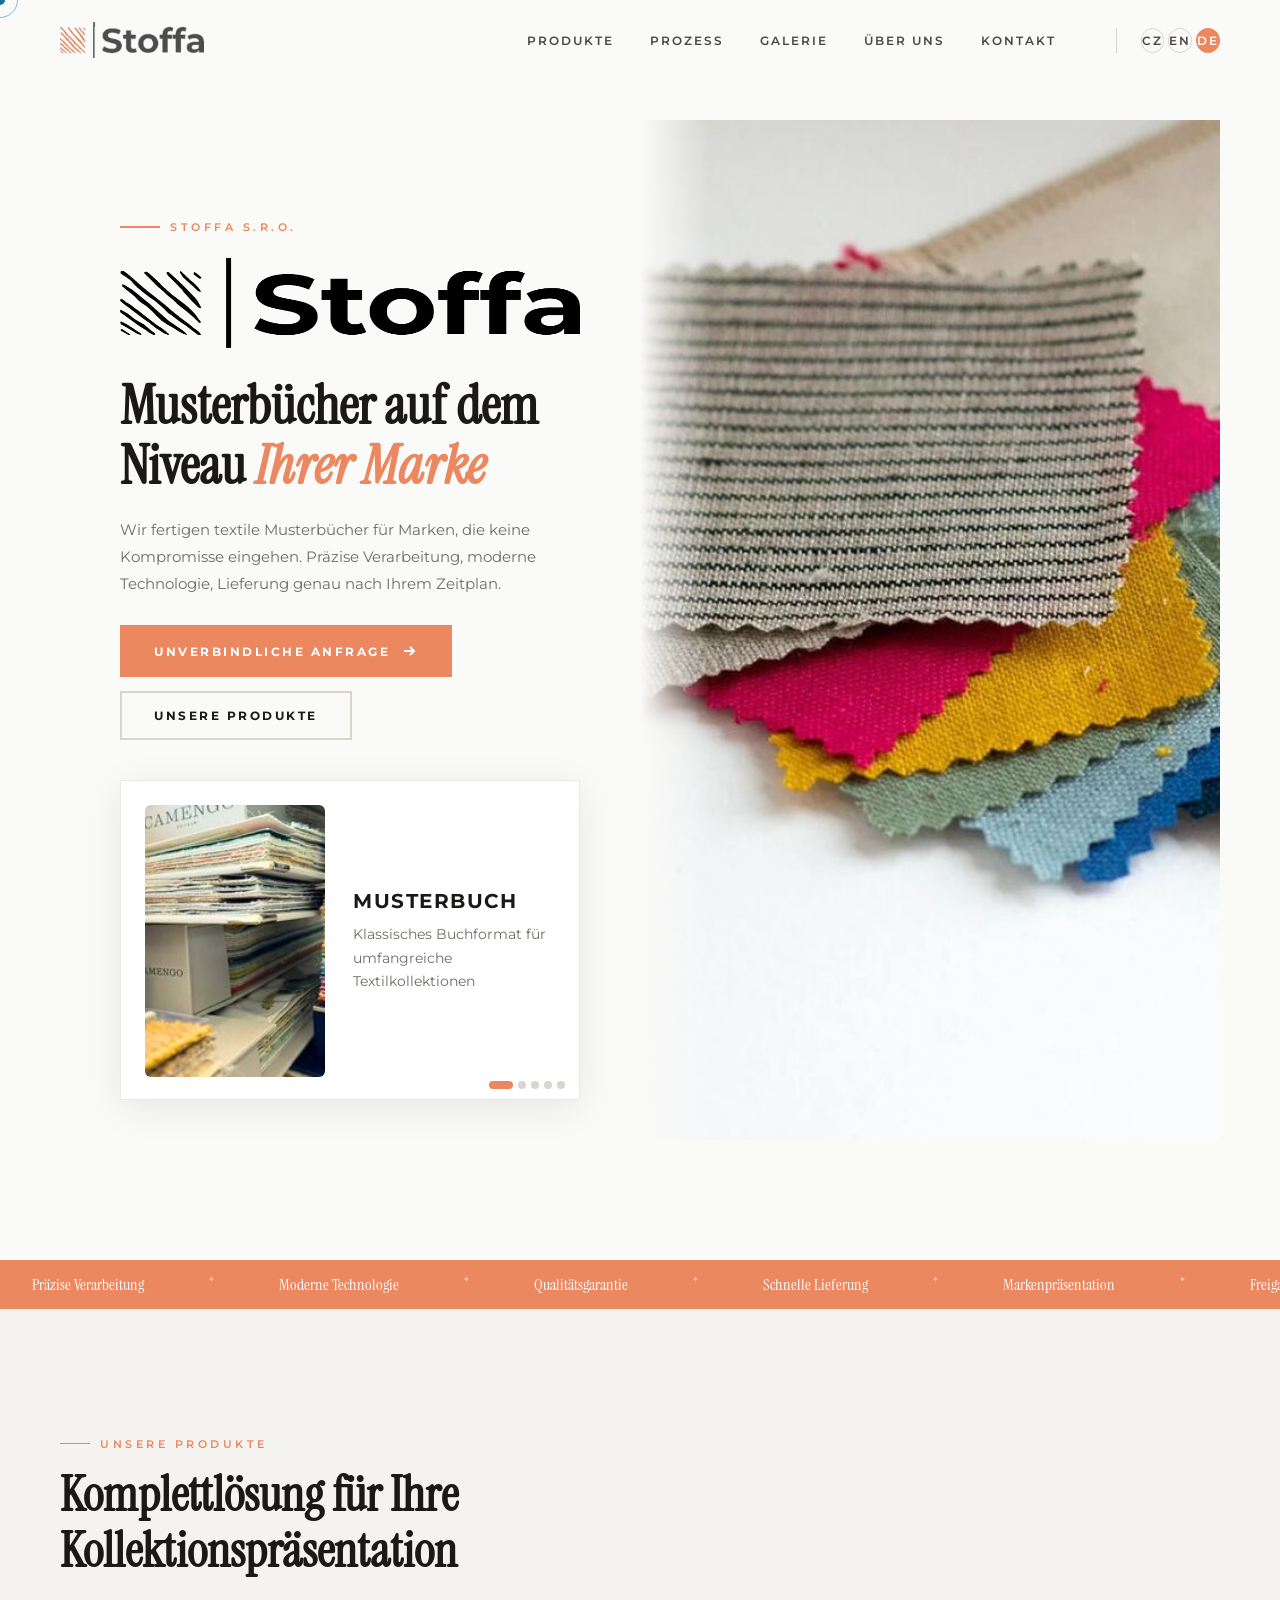
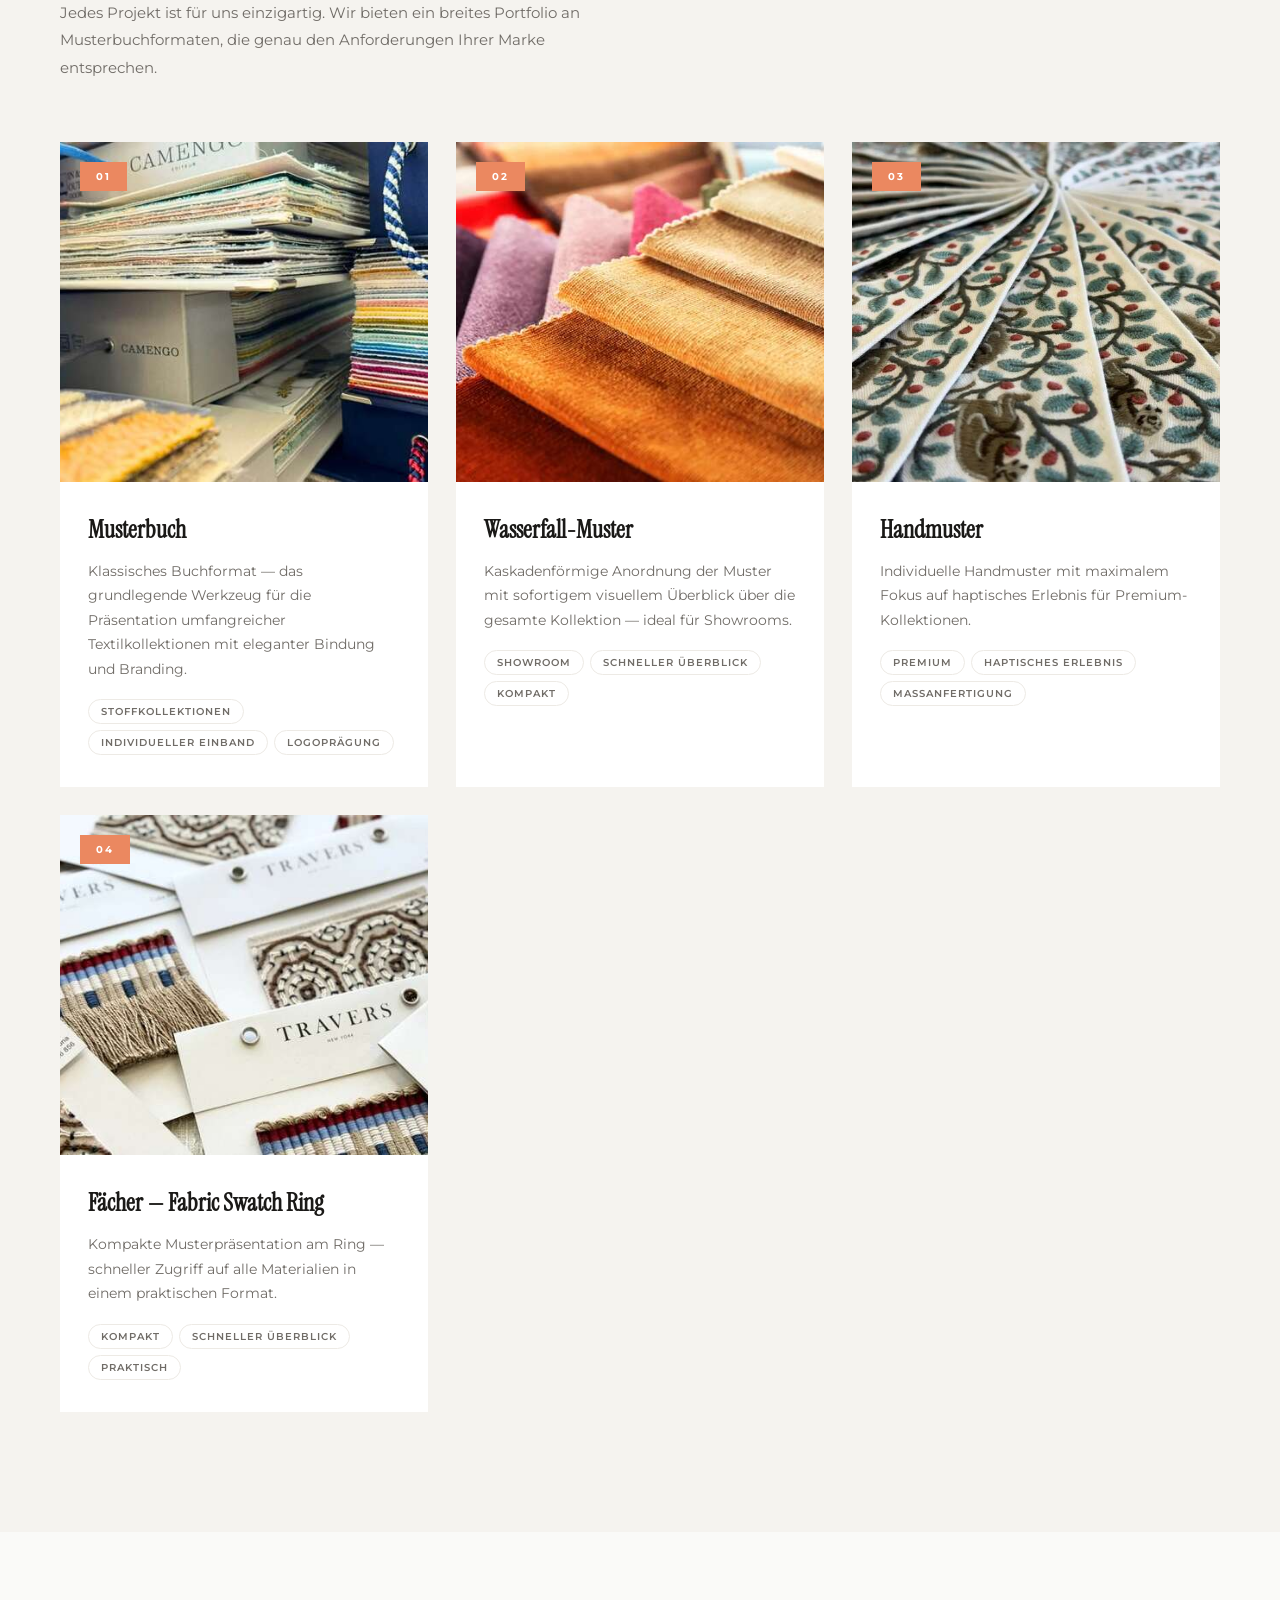
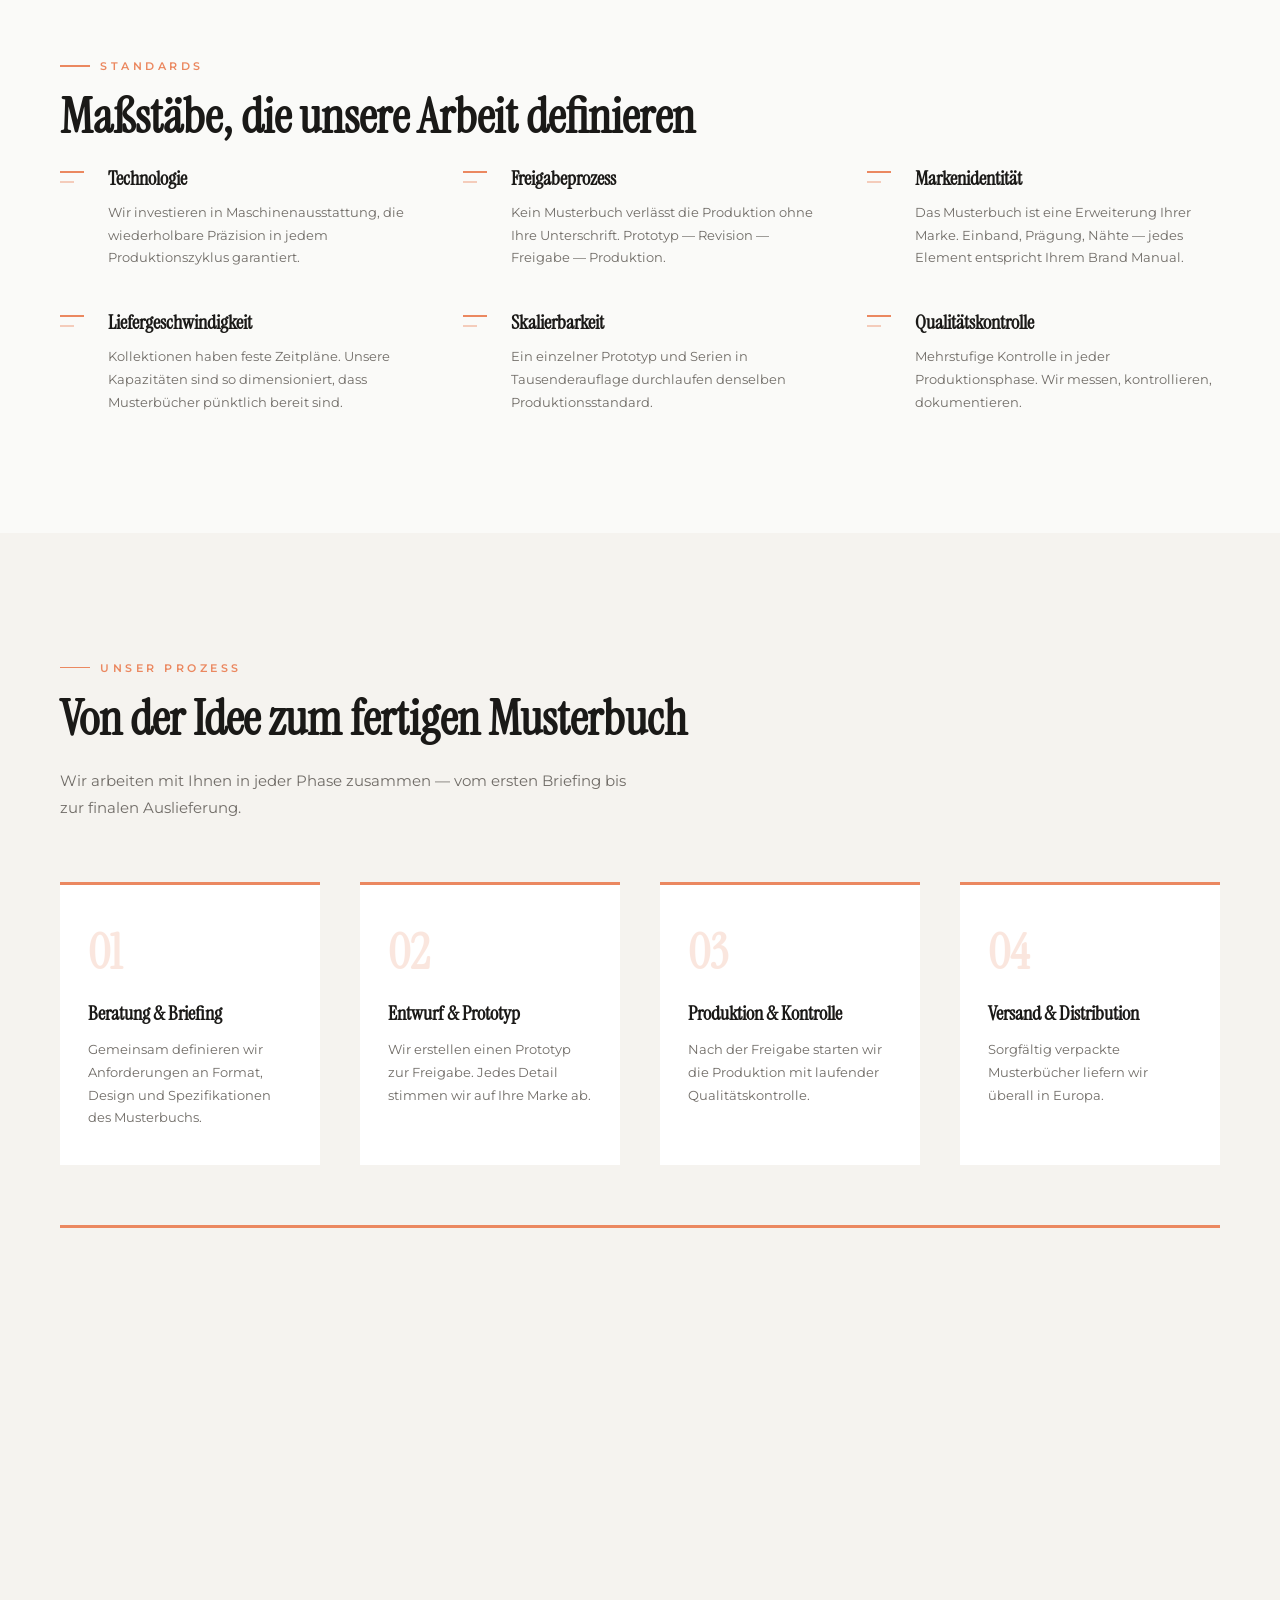
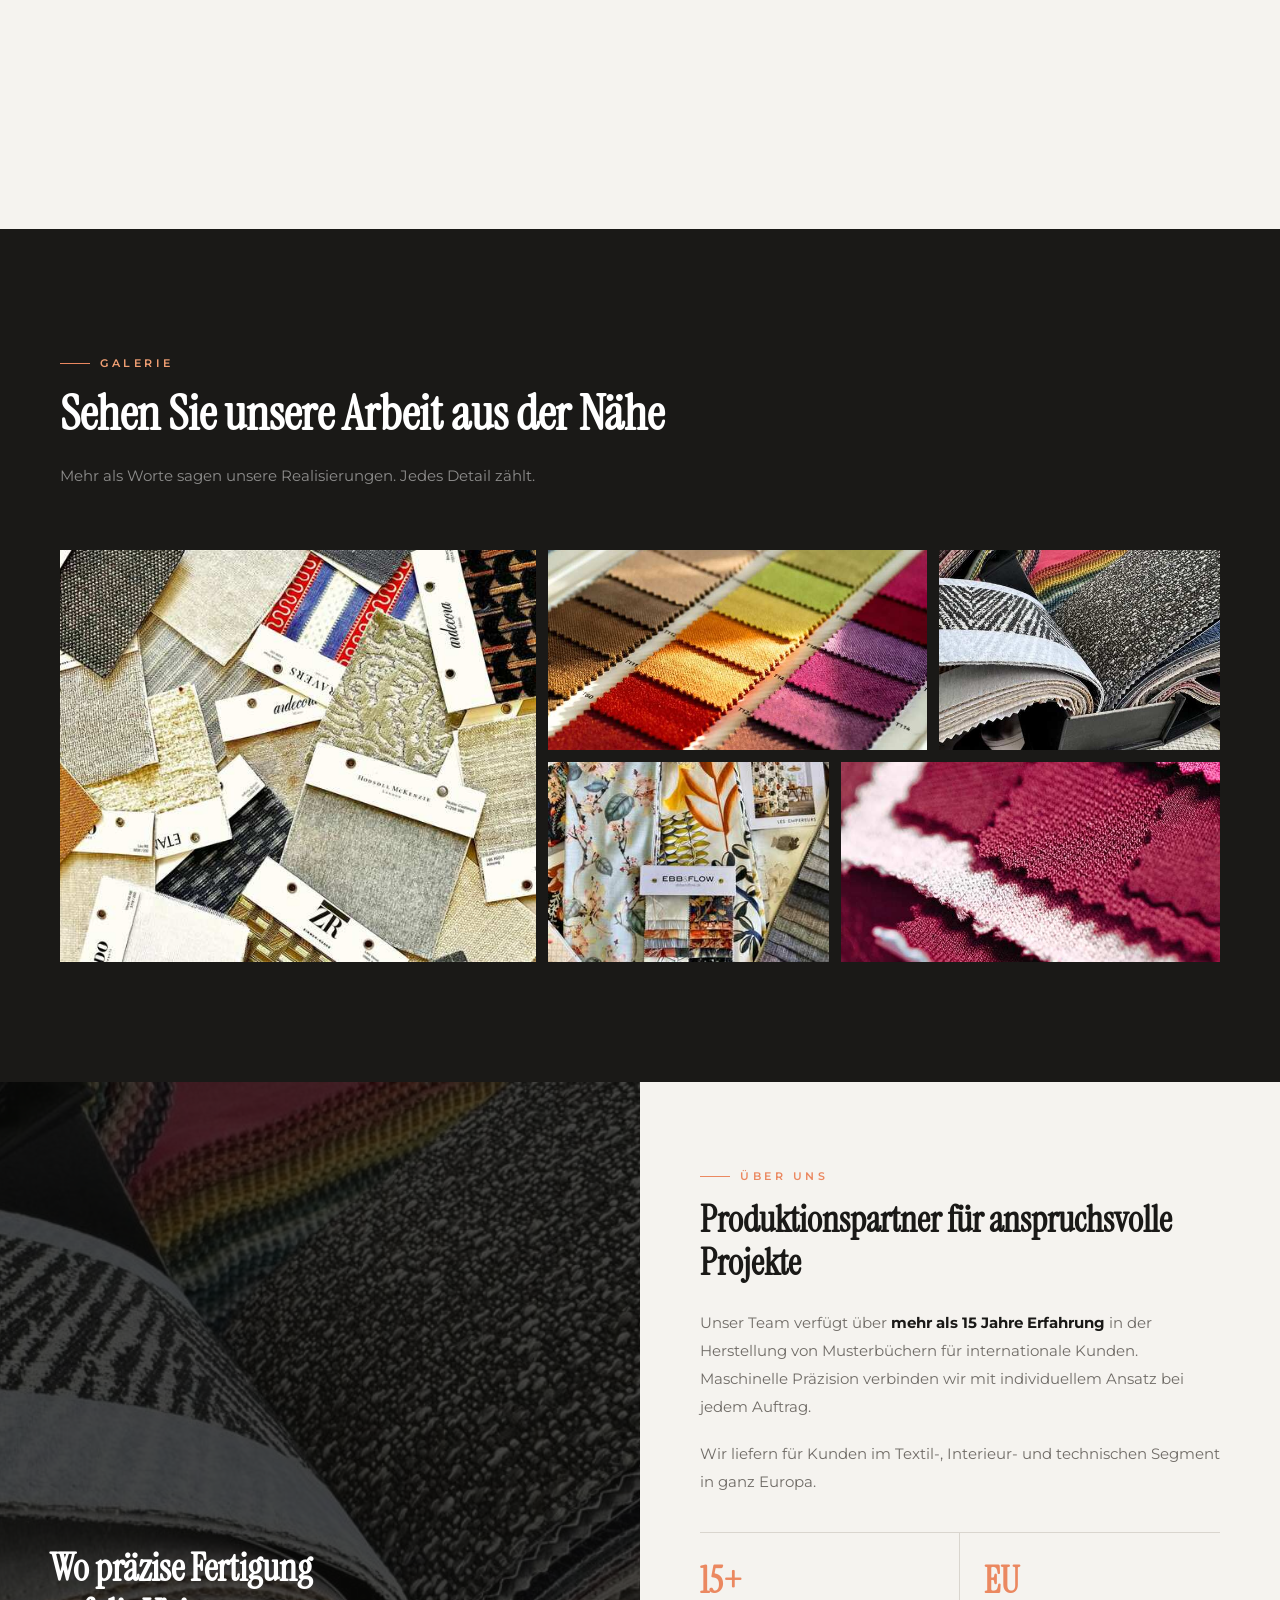
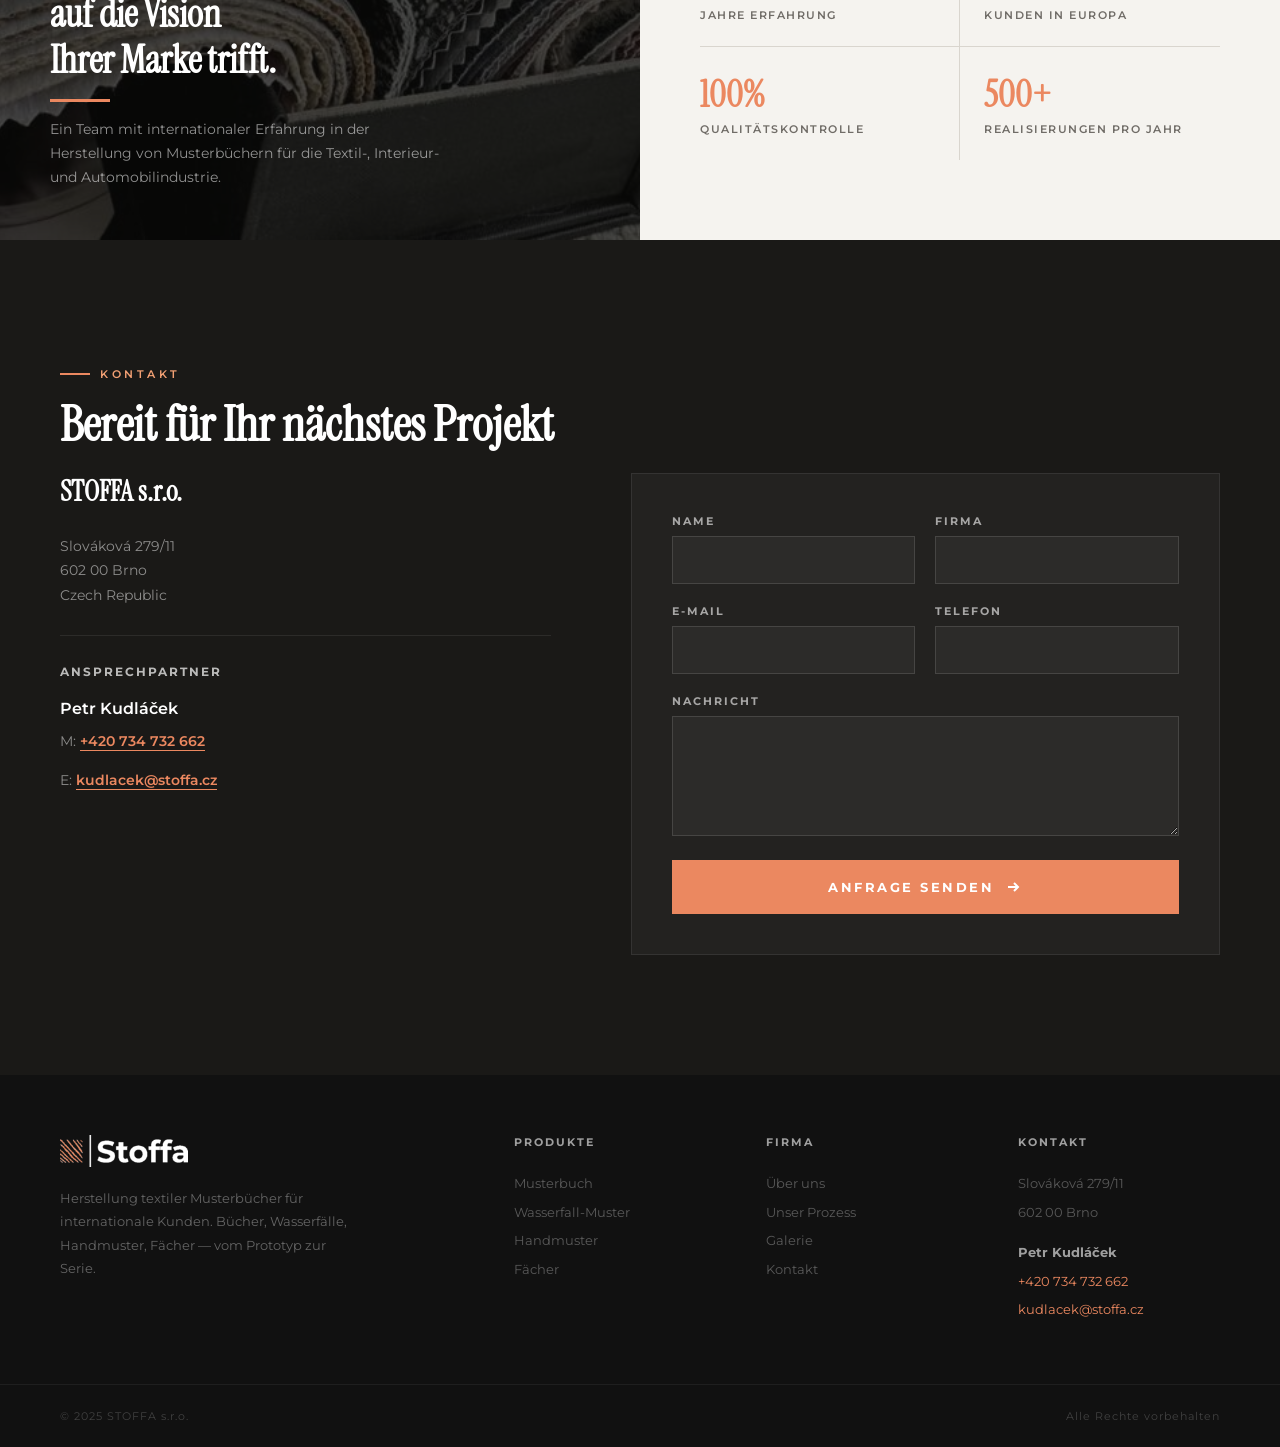
==== index-de.html @ a1723e7c "Add files via upload" ====
<!DOCTYPE html>
<html lang="de">
<head>
<meta charset="UTF-8">
<meta name="viewport" content="width=device-width,initial-scale=1">
<title>Professionelle Herstellung von Textilmusterbüchern — STOFFA s.r.o.</title>
<meta name="description" content="STOFFA s.r.o. — Herstellung textiler Musterbücher für internationale Kunden. Bücher, Wasserfälle, Handmuster, Fächer. Präzise Verarbeitung, moderne Technologie, pünktliche Lieferung.">
<meta name="keywords" content="Musterbücher, Textilmuster, Handmuster, Fabric Swatch Ring, Stoffmuster, STOFFA, Brno">
<meta name="author" content="STOFFA s.r.o.">
<meta name="robots" content="index, follow">
<link rel="canonical" href="https://user00mv.github.io/stoffav2/index-de.html">
<link rel="alternate" hreflang="cs" href="https://user00mv.github.io/stoffav2/index.html">
<link rel="alternate" hreflang="en" href="https://user00mv.github.io/stoffav2/index-en.html">
<link rel="alternate" hreflang="de" href="https://user00mv.github.io/stoffav2/index-de.html">
<link rel="alternate" hreflang="x-default" href="https://user00mv.github.io/stoffav2/index.html">
<meta property="og:type" content="website">
<meta property="og:title" content="STOFFA s.r.o. — Professionelle Herstellung von Textilmusterbüchern">
<meta property="og:description" content="Wir fertigen textile Musterbücher für Marken, die keine Kompromisse eingehen. Präzise Verarbeitung, moderne Technologie.">
<meta property="og:url" content="https://user00mv.github.io/stoffav2/index-de.html">
<meta property="og:image" content="https://user00mv.github.io/stoffav2/img/hero.jpg">
<meta property="og:locale" content="de_DE">
<meta property="og:site_name" content="STOFFA s.r.o.">
<meta name="twitter:card" content="summary_large_image">
<meta name="twitter:title" content="STOFFA s.r.o. — Professionelle Herstellung von Textilmusterbüchern">
<meta name="twitter:description" content="Wir fertigen textile Musterbücher für Marken, die keine Kompromisse eingehen.">
<meta name="twitter:image" content="https://user00mv.github.io/stoffav2/img/hero.jpg">
<script type="application/ld+json">{"@context":"https://schema.org","@type":"Organization","name":"STOFFA s.r.o.","url":"https://user00mv.github.io/stoffav2/","logo":"https://user00mv.github.io/stoffav2/assets/logo-color.png","description":"Professionelle Herstellung von Textilmusterbüchern für internationale Kunden.","address":{"@type":"PostalAddress","streetAddress":"Slováková 279/11","addressLocality":"Brno","postalCode":"602 00","addressCountry":"CZ"},"contactPoint":{"@type":"ContactPoint","telephone":"+420734732662","contactType":"sales","email":"kudlacek@stoffa.cz","availableLanguage":["Czech","English","German"]}}</script>
<link rel="preconnect" href="https://fonts.googleapis.com">
<link href="https://fonts.googleapis.com/css2?family=Instrument+Serif:ital@0;1&family=Montserrat:wght@300;400;500;600;700&display=swap" rel="stylesheet">
<style>
*{margin:0;padding:0;box-sizing:border-box}
:root{--o:#EB8860;--od:#D4702A;--ol:#F2A074;--dk:#1A1917;--tx:#4A4743;--txl:#706C67;--bg:#FAFAF8;--cr:#F5F3EF;--gy:#EDEAE5;--gy2:#D9D5CE;--hd:'Instrument Serif',Georgia,serif;--bd:'Montserrat',Helvetica,sans-serif}
html{scroll-behavior:smooth;overflow-x:hidden}body{font-family:var(--bd);color:var(--tx);background:var(--bg);cursor:none;overflow-x:hidden;font-weight:400}a{color:inherit;text-decoration:none}img{max-width:100%;display:block}
.cur{position:fixed;width:10px;height:10px;border-radius:50%;background:var(--o);pointer-events:none;z-index:10000;transition:transform .2s cubic-bezier(.16,1,.3,1),opacity .2s;mix-blend-mode:difference;transform:translate(-50%,-50%)}.cur-r{position:fixed;width:36px;height:36px;border-radius:50%;border:1.5px solid var(--o);pointer-events:none;z-index:9999;transition:transform .35s cubic-bezier(.16,1,.3,1),opacity .2s,width .3s,height .3s;mix-blend-mode:difference;transform:translate(-50%,-50%);opacity:.5}.cur.h{transform:translate(-50%,-50%) scale(0)}.cur-r.h{width:60px;height:60px;opacity:.3}@media(max-width:900px){.cur,.cur-r{display:none}body{cursor:auto}}
nav{position:fixed;top:0;left:0;right:0;z-index:100;padding:22px 60px;display:flex;align-items:center;justify-content:space-between;transition:all .5s cubic-bezier(.16,1,.3,1)}nav.sc{background:rgba(250,250,248,.96);backdrop-filter:blur(16px);box-shadow:0 1px 30px rgba(0,0,0,.06);padding:14px 60px}.nl img{height:36px;transition:height .3s}nav.sc .nl img{height:30px}.nk{display:flex;gap:36px;align-items:center}.nk a{font-size:12px;font-weight:600;letter-spacing:2px;text-transform:uppercase;position:relative;padding:4px 0;color:var(--tx)}.nk a::after{content:'';position:absolute;bottom:-2px;left:0;width:0;height:1.5px;background:var(--o);transition:width .4s cubic-bezier(.16,1,.3,1)}.nk a:hover::after{width:100%}.nk a:hover{color:var(--dk)}.ls{display:flex;gap:4px;margin-left:24px;border-left:1px solid var(--gy2);padding-left:24px}.lb{font-size:11px;font-weight:700;letter-spacing:1px;padding:5px 12px;border:1.5px solid var(--gy2);border-radius:24px;cursor:pointer;transition:all .3s;background:transparent;font-family:var(--bd);color:var(--tx)}.lb.act{background:var(--o);color:#fff;border-color:var(--o)}.hb{display:none;flex-direction:column;gap:5px;cursor:pointer;z-index:101}.hb span{width:26px;height:2px;background:var(--dk);transition:all .3s}.mm{display:none;position:fixed;inset:0;background:var(--bg);z-index:99;flex-direction:column;align-items:center;justify-content:center;gap:28px}.mm.op{display:flex}.mm a{font-size:20px;font-family:var(--hd);font-weight:600}@media(max-width:900px){nav{padding:16px 20px}nav.sc{padding:12px 20px}.nk{display:none}.hb{display:flex}}
.rv{opacity:0;transform:translateY(36px);transition:all .9s cubic-bezier(.16,1,.3,1)}.rv.vis{opacity:1;transform:translateY(0)}.d1{transition-delay:.1s}.d2{transition-delay:.2s}.d3{transition-delay:.3s}.d4{transition-delay:.4s}.d5{transition-delay:.5s}
section{padding:120px 60px}@media(max-width:768px){section{padding:80px 20px}}.st{display:inline-flex;align-items:center;gap:10px;font-size:11px;letter-spacing:3.5px;text-transform:uppercase;font-weight:600;color:var(--o);margin-bottom:16px}.st::before{content:'';width:30px;height:1.5px;background:var(--o)}.sh{font-family:var(--hd);font-size:clamp(30px,3.8vw,52px);font-weight:700;color:var(--dk);margin-bottom:20px;line-height:1.15}.sd{font-size:15px;line-height:1.85;max-width:580px;margin-bottom:60px;color:var(--txl)}
.bp{display:inline-flex;align-items:center;gap:10px;background:var(--o);color:#fff;padding:15px 32px;font-size:12px;font-weight:700;letter-spacing:2.5px;text-transform:uppercase;transition:all .4s cubic-bezier(.16,1,.3,1);border:2px solid var(--o);font-family:var(--bd);cursor:pointer}.bp:hover{background:var(--dk);border-color:var(--dk);transform:translateY(-2px)}.bp svg{transition:transform .3s}.bp:hover svg{transform:translateX(4px)}.bo{display:inline-flex;align-items:center;gap:10px;background:transparent;color:var(--dk);padding:15px 32px;font-size:12px;font-weight:700;letter-spacing:2.5px;text-transform:uppercase;transition:all .4s;border:2px solid var(--gy2);font-family:var(--bd);cursor:pointer}.bo:hover{border-color:var(--o);color:var(--o)}
footer{background:#111;padding:0}.ft-main{display:grid;grid-template-columns:2fr 1fr 1fr 1fr;gap:50px;padding:60px;border-bottom:1px solid rgba(255,255,255,.06)}.ft-brand{display:flex;flex-direction:column;gap:20px;align-items:flex-start}.ft-brand img{height:32px;width:auto;object-fit:contain}.ft-brand p{font-size:13px;line-height:1.8;color:rgba(255,255,255,.35);max-width:300px}.ft-col h5{font-size:11px;font-weight:700;letter-spacing:2px;text-transform:uppercase;color:rgba(255,255,255,.6);margin-bottom:20px}.ft-col a,.ft-col p{display:block;font-size:13px;line-height:2.2;color:rgba(255,255,255,.3);transition:color .2s}.ft-col a:hover{color:var(--o)}.ft-bot{display:flex;justify-content:space-between;align-items:center;padding:24px 60px;font-size:11px;color:rgba(255,255,255,.2);letter-spacing:1px}@media(max-width:768px){.ft-main{grid-template-columns:1fr 1fr;gap:30px;padding:40px 24px}.ft-bot{flex-direction:column;gap:12px;text-align:center;padding:20px 24px}}
.stt{position:fixed;bottom:32px;right:32px;width:44px;height:44px;background:var(--o);color:#fff;border:none;border-radius:50%;cursor:pointer;display:flex;align-items:center;justify-content:center;z-index:90;opacity:0;transform:translateY(20px);transition:all .3s;font-size:18px}.stt.sh{opacity:1;transform:translateY(0)}.stt:hover{background:var(--dk)}
.hero{display:grid;grid-template-columns:1fr 1fr;position:relative;overflow:hidden}.hl{display:flex;flex-direction:column;justify-content:center;padding:100px 60px 40px}.htag{display:inline-flex;align-items:center;gap:10px;font-size:11px;letter-spacing:3.5px;text-transform:uppercase;font-weight:600;color:var(--o);margin-bottom:24px}.htag::before{content:'';width:40px;height:1.5px;background:var(--o)}.hero h1{font-family:var(--hd);font-size:clamp(36px,4.2vw,60px);font-weight:700;line-height:1.12;color:var(--dk);margin-bottom:20px}.hero h1 em{font-style:italic;color:var(--o)}.hdesc{font-size:15px;line-height:1.8;color:var(--txl);max-width:480px;margin-bottom:28px}.hcta{display:flex;gap:14px;flex-wrap:wrap}.hr{position:relative;overflow:hidden}.hr img{width:100%;height:100%;object-fit:cover;animation:hz 25s ease-in-out infinite alternate}.hr::after{content:'';position:absolute;inset:0;background:linear-gradient(to right,var(--bg) 0%,transparent 12%)}@keyframes hz{0%{transform:scale(1.04)}100%{transform:scale(1)}}
.hcar{width:100%;height:320px;margin-top:40px;position:relative;overflow:hidden;border:1px solid var(--gy);background:#fff;box-shadow:0 8px 36px rgba(0,0,0,.08)}.hcar-track{display:flex;flex-direction:column;animation:hslide 15s ease-in-out infinite}.hcar-item{min-height:320px;display:flex;align-items:center;gap:28px;padding:24px}.hcar-item img{width:180px;height:272px;object-fit:cover;border-radius:6px;flex-shrink:0}.hcar-info{display:flex;flex-direction:column;gap:10px;flex:1}.hcar-info span{font-size:20px;font-weight:700;letter-spacing:1.5px;text-transform:uppercase;color:var(--dk)}.hcar-info small{font-size:14px;color:var(--txl);line-height:1.7}.hcar-dots{position:absolute;bottom:10px;right:14px;display:flex;gap:5px}.hcar-dots i{width:8px;height:8px;border-radius:50%;background:var(--gy2);transition:all .3s}.hcar-dots i.ac{background:var(--o);width:24px;border-radius:4px}@keyframes hslide{0%,16%{transform:translateY(0)}20%,36%{transform:translateY(-320px)}40%,56%{transform:translateY(-640px)}60%,76%{transform:translateY(-960px)}80%,96%{transform:translateY(-1280px)}100%{transform:translateY(0)}}
@media(max-width:900px){.hero{grid-template-columns:1fr}.hl{padding:90px 24px 30px}.hr{height:300px}.hr::after{background:linear-gradient(to top,var(--bg) 0%,transparent 20%)}.hcar{height:260px}.hcar-item{min-height:260px;padding:16px}.hcar-item img{width:120px;height:220px}}
.mq{overflow:hidden;background:var(--o);padding:14px 0;white-space:nowrap}.mqt{display:flex;animation:m 35s linear infinite}.mqt span{font-family:var(--hd);font-size:16px;font-weight:500;color:#fff;padding:0 32px;flex-shrink:0}.mqt .dt{font-size:8px;opacity:.5}@keyframes m{0%{transform:translateX(0)}100%{transform:translateX(-50%)}}
.products{background:var(--cr)}.pg{display:grid;grid-template-columns:repeat(auto-fill,minmax(300px,1fr));gap:28px}.pc{background:#fff;overflow:hidden;position:relative;transition:transform .5s cubic-bezier(.16,1,.3,1),box-shadow .5s;cursor:pointer}.pc:hover{transform:translateY(-6px);box-shadow:0 24px 60px rgba(0,0,0,.08)}.pci{height:340px;overflow:hidden;position:relative}.pci img{width:100%;height:100%;object-fit:cover;transition:transform .7s cubic-bezier(.16,1,.3,1)}.pc:hover .pci img{transform:scale(1.06)}.pci .pcb{position:absolute;top:20px;left:20px;background:var(--o);color:#fff;font-size:10px;font-weight:700;letter-spacing:2px;text-transform:uppercase;padding:8px 16px;z-index:2}.pci::before{content:"Detail anzeigen →";position:absolute;bottom:20px;left:20px;z-index:3;color:#fff;font-size:12px;font-weight:600;letter-spacing:1.5px;text-transform:uppercase;opacity:0;transition:opacity .3s}.pc:hover .pci::before{opacity:1}.pcbd{padding:32px 28px}.pcbd h3{font-family:var(--hd);font-size:24px;font-weight:700;color:var(--dk);margin-bottom:14px}.pcbd p{font-size:14px;line-height:1.75;color:var(--txl)}.pctg{display:flex;flex-wrap:wrap;gap:6px;margin-top:18px}.pctg span{font-size:10px;font-weight:600;letter-spacing:1px;text-transform:uppercase;padding:5px 12px;border:1px solid var(--gy);color:var(--txl);border-radius:20px}
.fg2{display:grid;grid-template-columns:repeat(3,1fr);gap:40px 50px}@media(max-width:900px){.fg2{grid-template-columns:1fr 1fr}}@media(max-width:560px){.fg2{grid-template-columns:1fr}}.ft2{position:relative;padding-left:48px}.ft2::before{content:'';position:absolute;left:0;top:6px;width:24px;height:2px;background:var(--o)}.ft2::after{content:'';position:absolute;left:0;top:16px;width:14px;height:2px;background:var(--o);opacity:.4}.ft2 h4{font-family:var(--hd);font-size:20px;font-weight:600;color:var(--dk);margin-bottom:10px}.ft2 p{font-size:13px;line-height:1.75;color:var(--txl)}
.process{background:var(--cr)}.prg{display:grid;grid-template-columns:repeat(4,1fr);gap:40px}@media(max-width:900px){.prg{grid-template-columns:1fr 1fr}}@media(max-width:560px){.prg{grid-template-columns:1fr}}.ps{padding:36px 28px;background:#fff;border-top:3px solid var(--o);transition:transform .3s,box-shadow .3s}.ps:hover{transform:translateY(-4px);box-shadow:0 16px 40px rgba(0,0,0,.06)}.psn{font-family:var(--hd);font-size:48px;font-weight:700;color:var(--o);opacity:.2;margin-bottom:16px}.ps h3{font-family:var(--hd);font-size:20px;font-weight:600;color:var(--dk);margin-bottom:12px}.ps p{font-size:13px;line-height:1.75;color:var(--txl)}
.gallery{background:var(--dk);color:#fff}.gallery .st{color:var(--ol)}.gallery .sh{color:#fff}.gallery .sd{color:rgba(255,255,255,.5)}.gg{display:grid;grid-template-columns:repeat(12,1fr);grid-auto-rows:200px;gap:12px}.gi{overflow:hidden;position:relative}.gi img{width:100%;height:100%;object-fit:cover;transition:transform .7s cubic-bezier(.16,1,.3,1)}.gi:hover img{transform:scale(1.05)}.g1{grid-column:span 5;grid-row:span 2}.g2{grid-column:span 4}.g3{grid-column:span 3}.g4{grid-column:span 3}.g5{grid-column:span 4}@media(max-width:768px){.gg{grid-template-columns:1fr 1fr;grid-auto-rows:180px}.g1,.g2,.g3,.g4,.g5{grid-column:span 1;grid-row:span 1}.g1{grid-column:span 2}}
.contact{background:var(--dk);color:#fff;position:relative;overflow:hidden}.contact .st{color:var(--ol)}.contact .sh{color:#fff}.contact .sd{color:rgba(255,255,255,.5)}.cg{display:grid;grid-template-columns:1fr 1.2fr;gap:80px;position:relative;z-index:2}.ci h3{font-family:var(--hd);font-size:28px;font-weight:600;color:#fff;margin-bottom:24px}.ci p{margin-bottom:14px;line-height:1.75;font-size:14px;color:rgba(255,255,255,.5)}.ci a{color:var(--o);font-weight:600;border-bottom:1px solid var(--o)}.cd{margin-top:36px;padding-top:36px;border-top:1px solid rgba(255,255,255,.08)}.cd h4{font-size:12px;font-weight:700;letter-spacing:2px;text-transform:uppercase;color:rgba(255,255,255,.7);margin-bottom:16px}.cf{background:rgba(255,255,255,.04);border:1px solid rgba(255,255,255,.08);padding:40px}.cf .fg{margin-bottom:20px}.cf .fg label{display:block;font-size:11px;letter-spacing:2px;text-transform:uppercase;font-weight:700;margin-bottom:8px;color:rgba(255,255,255,.6)}.cf .fg input,.cf .fg textarea,.cf .fg select{width:100%;padding:14px 18px;border:1px solid rgba(255,255,255,.12);background:rgba(255,255,255,.04);font-size:14px;font-family:var(--bd);transition:border .3s;outline:none;color:#fff}.cf .fg input:focus,.cf .fg textarea:focus,.cf .fg select:focus{border-color:var(--o)}.cf .fg textarea{height:120px;resize:vertical}.cf .fg select{appearance:none}.cf .fg select option{background:var(--dk)}.cf .fr{display:grid;grid-template-columns:1fr 1fr;gap:20px}.cf .sub{width:100%;background:var(--o);color:#fff;border:none;padding:18px;font-size:13px;font-weight:700;letter-spacing:2.5px;text-transform:uppercase;cursor:pointer;font-family:var(--bd);transition:all .3s;display:flex;align-items:center;justify-content:center;gap:10px;margin-top:8px}.cf .sub:hover{background:#fff;color:var(--dk)}@media(max-width:768px){.cg{grid-template-columns:1fr}.cf .fr{grid-template-columns:1fr}.cf{padding:28px}}
@media(max-width:900px){#about>div{grid-template-columns:1fr !important}#about>div>div:first-child{min-height:350px !important}}
</style>
</head>
<body>
<div class="cur" id="c"></div><div class="cur-r" id="cr"></div>
<nav id="nav"><a href="index-de.html" class="nl"><img src="img/logo.png" alt="Stoffa"></a><div class="nk"><a href="index-de.html#products">Produkte</a><a href="index-de.html#process">Prozess</a><a href="index-de.html#gallery">Galerie</a><a href="index-de.html#about">Über uns</a><a href="index-de.html#contact">Kontakt</a><div class="ls"><a href="index.html" class="lb">CZ</a><a href="index-en.html" class="lb">EN</a><a href="index-de.html" class="lb act">DE</a></div></div><div class="hb" onclick="toggleMenu()"><span></span><span></span><span></span></div></nav>
<div class="mm" id="mm"><a href="index-de.html#products" onclick="toggleMenu()">Produkte</a><a href="index-de.html#process" onclick="toggleMenu()">Prozess</a><a href="index-de.html#gallery" onclick="toggleMenu()">Galerie</a><a href="index-de.html#about" onclick="toggleMenu()">Über uns</a><a href="index-de.html#contact" onclick="toggleMenu()">Kontakt</a></div>

<section class="hero" id="hero"><div class="hl">
<div class="htag">Stoffa s.r.o.</div>
<img src="assets/logo-black.png" alt="STOFFA" style="height:90px;width:auto;margin-bottom:28px">
<h1>Musterbücher auf dem Niveau <em>Ihrer Marke</em></h1>
<p class="hdesc">Wir fertigen textile Musterbücher für Marken, die keine Kompromisse eingehen. Präzise Verarbeitung, moderne Technologie, Lieferung genau nach Ihrem Zeitplan.</p>
<div class="hcta"><a href="#contact" class="bp">Unverbindliche Anfrage <svg width="18" height="18" fill="none" stroke="currentColor" stroke-width="2"><path d="M4 9h10M10 5l4 4-4 4"/></svg></a><a href="#products" class="bo">Unsere Produkte</a></div>
<div class="hcar" id="hcar"><div class="hcar-track" id="hcarTrack">
<div class="hcar-item"><img src="img/carousel-kniha.jpg" alt=""><div class="hcar-info"><span>Musterbuch</span><small>Klassisches Buchformat für umfangreiche Textilkollektionen</small></div></div>
<div class="hcar-item"><img src="img/carousel-vodopad.jpg" alt=""><div class="hcar-info"><span>Wasserfall-Muster</span><small>Kaskadenübersicht der gesamten Kollektion auf einen Blick</small></div></div>
<div class="hcar-item"><img src="img/carousel-handmuster.jpg" alt=""><div class="hcar-info"><span>Handmuster</span><small>Handmuster mit Fokus auf haptisches Erlebnis</small></div></div>
<div class="hcar-item"><img src="img/carousel-karty.jpg" alt=""><div class="hcar-info"><span>Fächer</span><small>Fabric Swatch Ring — kompakte Musterpräsentation am Ring</small></div></div>
<div class="hcar-item"><img src="img/carousel-serie.jpg" alt=""><div class="hcar-info"><span>Serienfertigung</span><small>Großvolumige Produktion mit garantierter einheitlicher Qualität</small></div></div>
</div><div class="hcar-dots"><i class="ac"></i><i></i><i></i><i></i><i></i></div></div>
</div><div class="hr"><img src="img/hero.jpg" alt="Stoffa"></div></section>

<div class="mq"><div class="mqt"><span>Präzise Verarbeitung</span><span class="dt">✦</span><span>Moderne Technologie</span><span class="dt">✦</span><span>Qualitätsgarantie</span><span class="dt">✦</span><span>Schnelle Lieferung</span><span class="dt">✦</span><span>Markenpräsentation</span><span class="dt">✦</span><span>Freigabeprozess</span><span class="dt">✦</span><span>Vom Einzelstück zur Serie</span><span class="dt">✦</span><span>Präzise Verarbeitung</span><span class="dt">✦</span><span>Moderne Technologie</span><span class="dt">✦</span><span>Qualitätsgarantie</span><span class="dt">✦</span><span>Schnelle Lieferung</span><span class="dt">✦</span><span>Markenpräsentation</span><span class="dt">✦</span><span>Freigabeprozess</span><span class="dt">✦</span><span>Vom Einzelstück zur Serie</span><span class="dt">✦</span></div></div>

<section class="products" id="products"><div class="rv" style="max-width:700px"><div class="st">Unsere Produkte</div><h2 class="sh">Komplettlösung für Ihre Kollektionspräsentation</h2><p class="sd">Jedes Projekt ist für uns einzigartig. Wir bieten ein breites Portfolio an Musterbuchformaten, die genau den Anforderungen Ihrer Marke entsprechen.</p></div>
<div class="pg">
<a href="kniha.html" class="pc rv" style="color:inherit"><div class="pci"><div class="pcb">01</div><img src="img/product-kniha.jpg" alt="Musterbuch"></div><div class="pcbd"><h3>Musterbuch</h3><p>Klassisches Buchformat — das grundlegende Werkzeug für die Präsentation umfangreicher Textilkollektionen mit eleganter Bindung und Branding.</p><div class="pctg"><span>Stoffkollektionen</span><span>Individueller Einband</span><span>Logoprägung</span></div></div></a>
<a href="vodopad.html" class="pc rv d1" style="color:inherit"><div class="pci"><div class="pcb">02</div><img src="img/product-vodopad.jpg" alt="Wasserfall-Muster"></div><div class="pcbd"><h3>Wasserfall-Muster</h3><p>Kaskadenförmige Anordnung der Muster mit sofortigem visuellem Überblick über die gesamte Kollektion — ideal für Showrooms.</p><div class="pctg"><span>Showroom</span><span>Schneller Überblick</span><span>Kompakt</span></div></div></a>
<a href="handmuster.html" class="pc rv d2" style="color:inherit"><div class="pci"><div class="pcb">03</div><img src="img/product-handmuster.jpg" alt="Handmuster"></div><div class="pcbd"><h3>Handmuster</h3><p>Individuelle Handmuster mit maximalem Fokus auf haptisches Erlebnis für Premium-Kollektionen.</p><div class="pctg"><span>Premium</span><span>Haptisches Erlebnis</span><span>Maßanfertigung</span></div></div></a>
<a href="#" class="pc rv d3" style="color:inherit"><div class="pci"><div class="pcb">04</div><img src="img/product-karty.jpg" alt="Fächer"></div><div class="pcbd"><h3>Fächer — Fabric Swatch Ring</h3><p>Kompakte Musterpräsentation am Ring — schneller Zugriff auf alle Materialien in einem praktischen Format.</p><div class="pctg"><span>Kompakt</span><span>Schneller Überblick</span><span>Praktisch</span></div></div></a>
</div></section>

<section id="features"><div class="rv" style="max-width:700px"><div class="st">Standards</div><h2 class="sh">Maßstäbe, die unsere Arbeit definieren</h2></div>
<div class="fg2"><div class="ft2 rv"><h4>Technologie</h4><p>Wir investieren in Maschinenausstattung, die wiederholbare Präzision in jedem Produktionszyklus garantiert.</p></div><div class="ft2 rv d1"><h4>Freigabeprozess</h4><p>Kein Musterbuch verlässt die Produktion ohne Ihre Unterschrift. Prototyp — Revision — Freigabe — Produktion.</p></div><div class="ft2 rv d2"><h4>Markenidentität</h4><p>Das Musterbuch ist eine Erweiterung Ihrer Marke. Einband, Prägung, Nähte — jedes Element entspricht Ihrem Brand Manual.</p></div><div class="ft2 rv d3"><h4>Liefergeschwindigkeit</h4><p>Kollektionen haben feste Zeitpläne. Unsere Kapazitäten sind so dimensioniert, dass Musterbücher pünktlich bereit sind.</p></div><div class="ft2 rv d4"><h4>Skalierbarkeit</h4><p>Ein einzelner Prototyp und Serien in Tausenderauflage durchlaufen denselben Produktionsstandard.</p></div><div class="ft2 rv d5"><h4>Qualitätskontrolle</h4><p>Mehrstufige Kontrolle in jeder Produktionsphase. Wir messen, kontrollieren, dokumentieren.</p></div></div></section>

<section class="process" id="process"><div class="rv" style="max-width:700px"><div class="st">Unser Prozess</div><h2 class="sh">Von der Idee zum fertigen Musterbuch</h2><p class="sd">Wir arbeiten mit Ihnen in jeder Phase zusammen — vom ersten Briefing bis zur finalen Auslieferung.</p></div>
<div class="prg"><div class="ps rv"><div class="psn">01</div><h3>Beratung & Briefing</h3><p>Gemeinsam definieren wir Anforderungen an Format, Design und Spezifikationen des Musterbuchs.</p></div><div class="ps rv d1"><div class="psn">02</div><h3>Entwurf & Prototyp</h3><p>Wir erstellen einen Prototyp zur Freigabe. Jedes Detail stimmen wir auf Ihre Marke ab.</p></div><div class="ps rv d2"><div class="psn">03</div><h3>Produktion & Kontrolle</h3><p>Nach der Freigabe starten wir die Produktion mit laufender Qualitätskontrolle.</p></div><div class="ps rv d3"><div class="psn">04</div><h3>Versand & Distribution</h3><p>Sorgfältig verpackte Musterbücher liefern wir überall in Europa.</p></div></div>
<div class="rv d2" style="margin-top:60px"><video src="assets/process-video.mp4" autoplay muted loop playsinline style="width:100%;max-height:480px;object-fit:cover;border-top:3px solid var(--o)"></video></div></section>

<section class="gallery" id="gallery"><div class="rv"><div class="st">Galerie</div><h2 class="sh">Sehen Sie unsere Arbeit aus der Nähe</h2><p class="sd">Mehr als Worte sagen unsere Realisierungen. Jedes Detail zählt.</p></div>
<div class="gg rv"><div class="gi g1"><img src="img/gallery-1.jpg" alt=""></div><div class="gi g2"><img src="img/gallery-2.jpg" alt=""></div><div class="gi g3"><img src="img/gallery-3.jpg" alt=""></div><div class="gi g4"><img src="img/gallery-4.jpg" alt=""></div><div class="gi g5"><img src="img/gallery-5.jpg" alt=""></div></div></section>

<section id="about" style="padding:0;overflow:hidden"><div style="display:grid;grid-template-columns:1fr 1fr;min-height:560px">
<div style="position:relative;overflow:hidden"><img src="img/about.jpg" alt="" style="width:100%;height:100%;object-fit:cover"><div style="position:absolute;inset:0;background:rgba(10,10,8,.75)"></div>
<div style="position:absolute;bottom:50px;left:50px;right:50px;color:#fff"><div style="font-family:var(--hd);font-size:clamp(28px,3vw,40px);font-weight:700;line-height:1.2;margin-bottom:16px">Wo präzise Fertigung<br>auf die Vision<br>Ihrer Marke trifft.</div><div style="width:60px;height:3px;background:var(--o);margin-bottom:16px"></div><p style="font-size:14px;line-height:1.7;opacity:.55;max-width:400px">Ein Team mit internationaler Erfahrung in der Herstellung von Musterbüchern für die Textil-, Interieur- und Automobilindustrie.</p></div></div>
<div style="padding:80px 60px;display:flex;flex-direction:column;justify-content:center;background:var(--cr)"><div class="rv"><div class="st">Über uns</div><h2 style="font-family:var(--hd);font-size:clamp(26px,2.8vw,38px);font-weight:700;color:var(--dk);margin-bottom:24px;line-height:1.2">Produktionspartner für anspruchsvolle Projekte</h2>
<p style="font-size:15px;line-height:1.85;color:var(--txl);margin-bottom:20px">Unser Team verfügt über <strong style="color:var(--dk)">mehr als 15 Jahre Erfahrung</strong> in der Herstellung von Musterbüchern für internationale Kunden. Maschinelle Präzision verbinden wir mit individuellem Ansatz bei jedem Auftrag.</p>
<p style="font-size:15px;line-height:1.85;color:var(--txl);margin-bottom:36px">Wir liefern für Kunden im Textil-, Interieur- und technischen Segment in ganz Europa.</p></div>
<div style="display:grid;grid-template-columns:1fr 1fr;gap:0;border-top:1px solid var(--gy2)" class="rv d1">
<div style="padding:24px 24px 24px 0;border-right:1px solid var(--gy2)"><div style="font-family:var(--hd);font-size:36px;font-weight:700;color:var(--o)">15+</div><div style="font-size:11px;font-weight:600;letter-spacing:1.5px;text-transform:uppercase;color:var(--txl);margin-top:4px">Jahre Erfahrung</div></div>
<div style="padding:24px"><div style="font-family:var(--hd);font-size:36px;font-weight:700;color:var(--o)">EU</div><div style="font-size:11px;font-weight:600;letter-spacing:1.5px;text-transform:uppercase;color:var(--txl);margin-top:4px">Kunden in Europa</div></div>
<div style="padding:24px 24px 24px 0;border-right:1px solid var(--gy2);border-top:1px solid var(--gy2)"><div style="font-family:var(--hd);font-size:36px;font-weight:700;color:var(--o)">100%</div><div style="font-size:11px;font-weight:600;letter-spacing:1.5px;text-transform:uppercase;color:var(--txl);margin-top:4px">Qualitätskontrolle</div></div>
<div style="padding:24px;border-top:1px solid var(--gy2)"><div style="font-family:var(--hd);font-size:36px;font-weight:700;color:var(--o)">500+</div><div style="font-size:11px;font-weight:600;letter-spacing:1.5px;text-transform:uppercase;color:var(--txl);margin-top:4px">Realisierungen pro Jahr</div></div>
</div></div></div></section>

<section class="contact" id="contact"><div class="rv" style="max-width:700px"><div class="st">Kontakt</div><h2 class="sh">Bereit für Ihr nächstes Projekt</h2></div>
<div class="cg"><div class="ci rv"><h3>STOFFA s.r.o.</h3><p>Slováková 279/11<br>602 00 Brno<br>Czech Republic</p><div class="cd" style="margin-top:28px;padding-top:28px"><h4>Ansprechpartner</h4><p style="color:#fff;font-weight:600;font-size:16px;margin-bottom:6px">Petr Kudláček</p><p>M: <a href="tel:+420734732662">+420 734 732 662</a></p><p>E: <a href="mailto:kudlacek@stoffa.cz">kudlacek@stoffa.cz</a></p></div></div>
<div class="cf rv d1"><div class="fr"><div class="fg"><label>Name</label><input type="text"></div><div class="fg"><label>Firma</label><input type="text"></div></div><div class="fr"><div class="fg"><label>E-Mail</label><input type="email"></div><div class="fg"><label>Telefon</label><input type="tel"></div></div><div class="fg"><label>Nachricht</label><textarea></textarea></div><button class="sub">Anfrage senden <svg width="18" height="18" fill="none" stroke="currentColor" stroke-width="2"><path d="M4 9h10M10 5l4 4-4 4"/></svg></button></div></div></section>
<button class="stt" id="stt" onclick="scrollTo({top:0,behavior:'smooth'})">↑</button>
<footer><div class="ft-main"><div class="ft-brand"><img src="img/logo-light.png" alt="Stoffa"><p>Herstellung textiler Musterbücher für internationale Kunden. Bücher, Wasserfälle, Handmuster, Fächer — vom Prototyp zur Serie.</p></div><div class="ft-col"><h5>Produkte</h5><a href="kniha.html">Musterbuch</a><a href="vodopad.html">Wasserfall-Muster</a><a href="handmuster.html">Handmuster</a><a href="#">Fächer</a></div><div class="ft-col"><h5>Firma</h5><a href="index-de.html#about">Über uns</a><a href="index-de.html#process">Unser Prozess</a><a href="index-de.html#gallery">Galerie</a><a href="index-de.html#contact">Kontakt</a></div><div class="ft-col"><h5>Kontakt</h5><p>Slováková 279/11<br>602 00 Brno</p><p style="margin-top:12px"><strong style="color:rgba(255,255,255,.6)">Petr Kudláček</strong></p><a href="tel:+420734732662" style="color:var(--o)">+420 734 732 662</a><a href="mailto:kudlacek@stoffa.cz" style="color:var(--o)">kudlacek@stoffa.cz</a></div></div><div class="ft-bot"><span>© 2025 STOFFA s.r.o.</span><span>Alle Rechte vorbehalten</span></div></footer>
<script>
const c=document.getElementById('c'),cr=document.getElementById('cr');document.addEventListener('mousemove',e=>{c.style.left=cr.style.left=e.clientX+'px';c.style.top=cr.style.top=e.clientY+'px'});document.querySelectorAll('a,button,.pc,.gi,input,textarea,select').forEach(el=>{el.addEventListener('mouseenter',()=>{c.classList.add('h');cr.classList.add('h')});el.addEventListener('mouseleave',()=>{c.classList.remove('h');cr.classList.remove('h')})});
window.addEventListener('scroll',()=>{document.getElementById('nav').classList.toggle('sc',scrollY>60);const s=document.getElementById('stt');if(s)s.classList.toggle('sh',scrollY>600)});
function toggleMenu(){document.getElementById('mm').classList.toggle('op')}
const obs=new IntersectionObserver(e=>{e.forEach(i=>{if(i.isIntersecting)i.target.classList.add('vis')})},{threshold:.12});document.querySelectorAll('.rv').forEach(el=>obs.observe(el));
let lang='de';
</script>
<script>
const track=document.getElementById('hcarTrack'),dots=document.querySelectorAll('.hcar-dots i');
if(track&&dots.length){setInterval(()=>{const m=getComputedStyle(track).transform;if(m&&m!=='none'){const ty=parseFloat(m.split(',')[5])||0;const idx=Math.round(Math.abs(ty)/320)%5;dots.forEach((d,i)=>d.classList.toggle('ac',i===idx))}},200)}
</script>
</body>
</html>
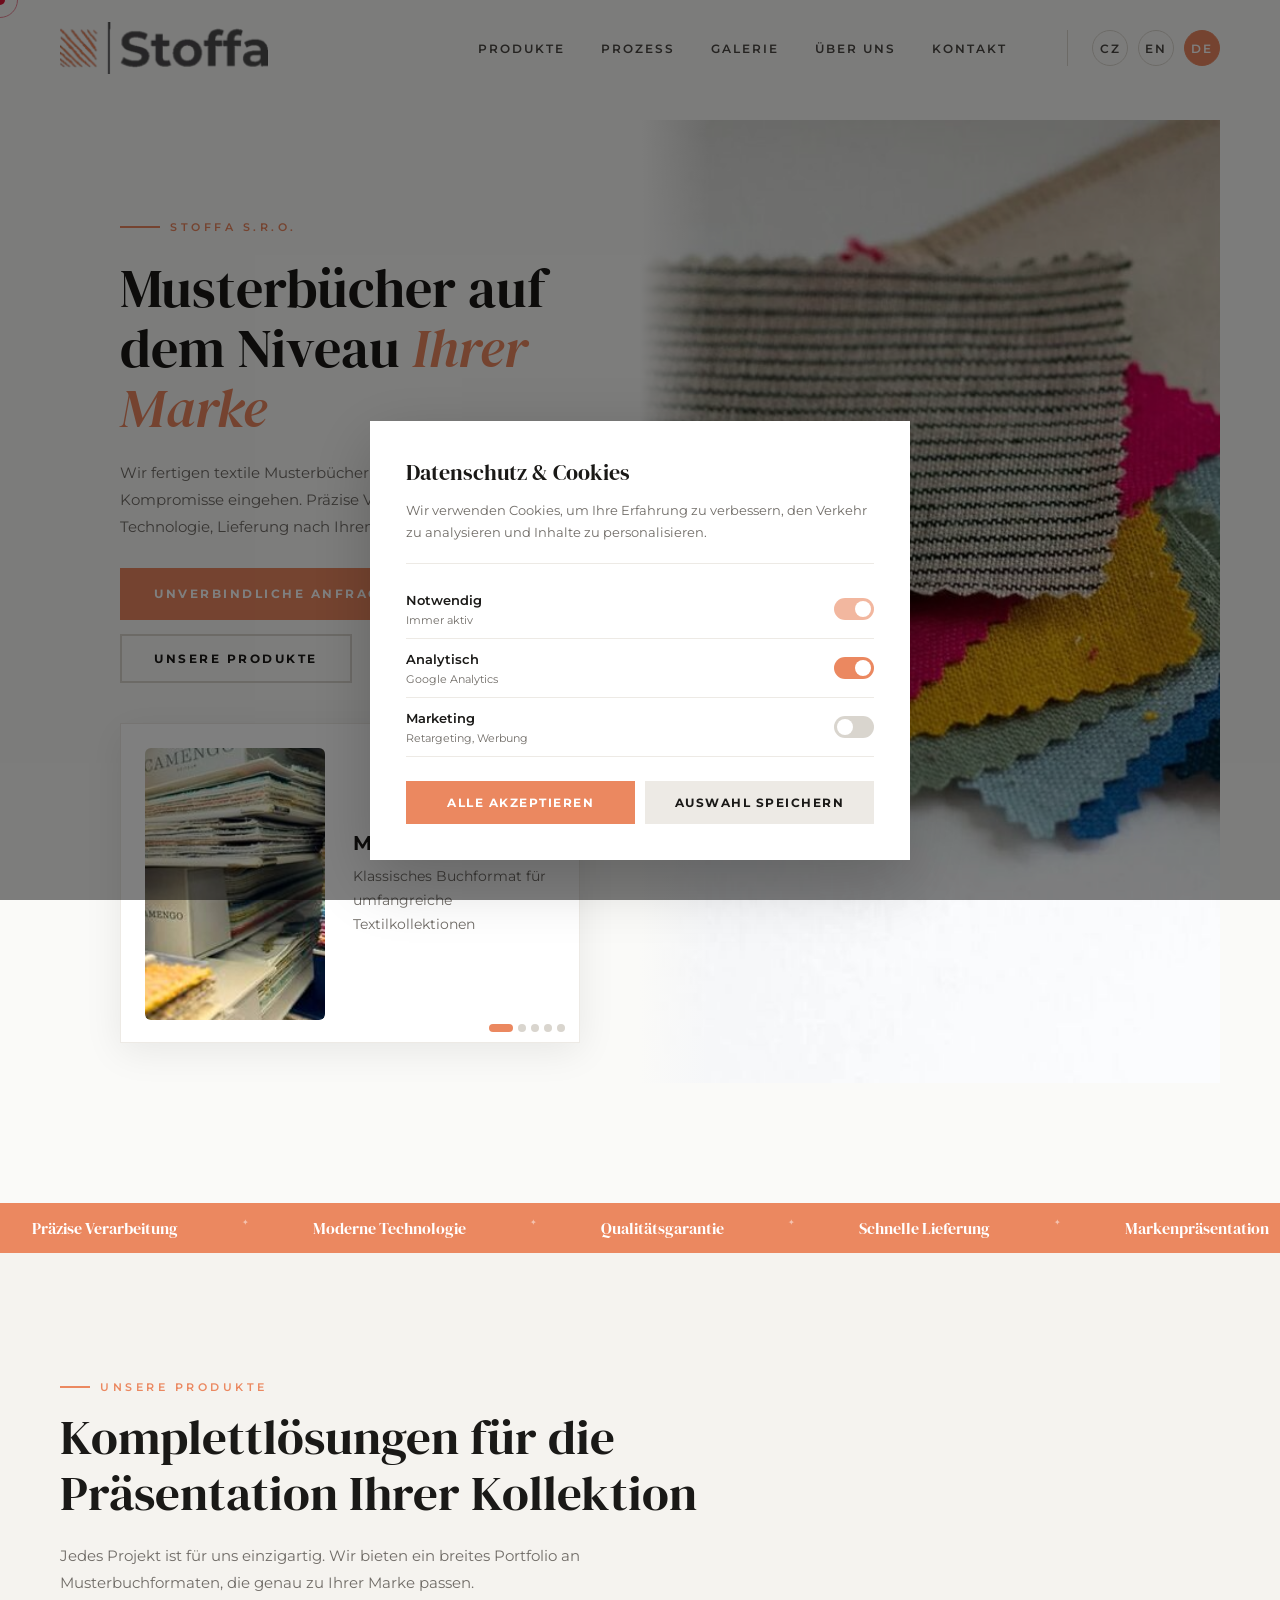
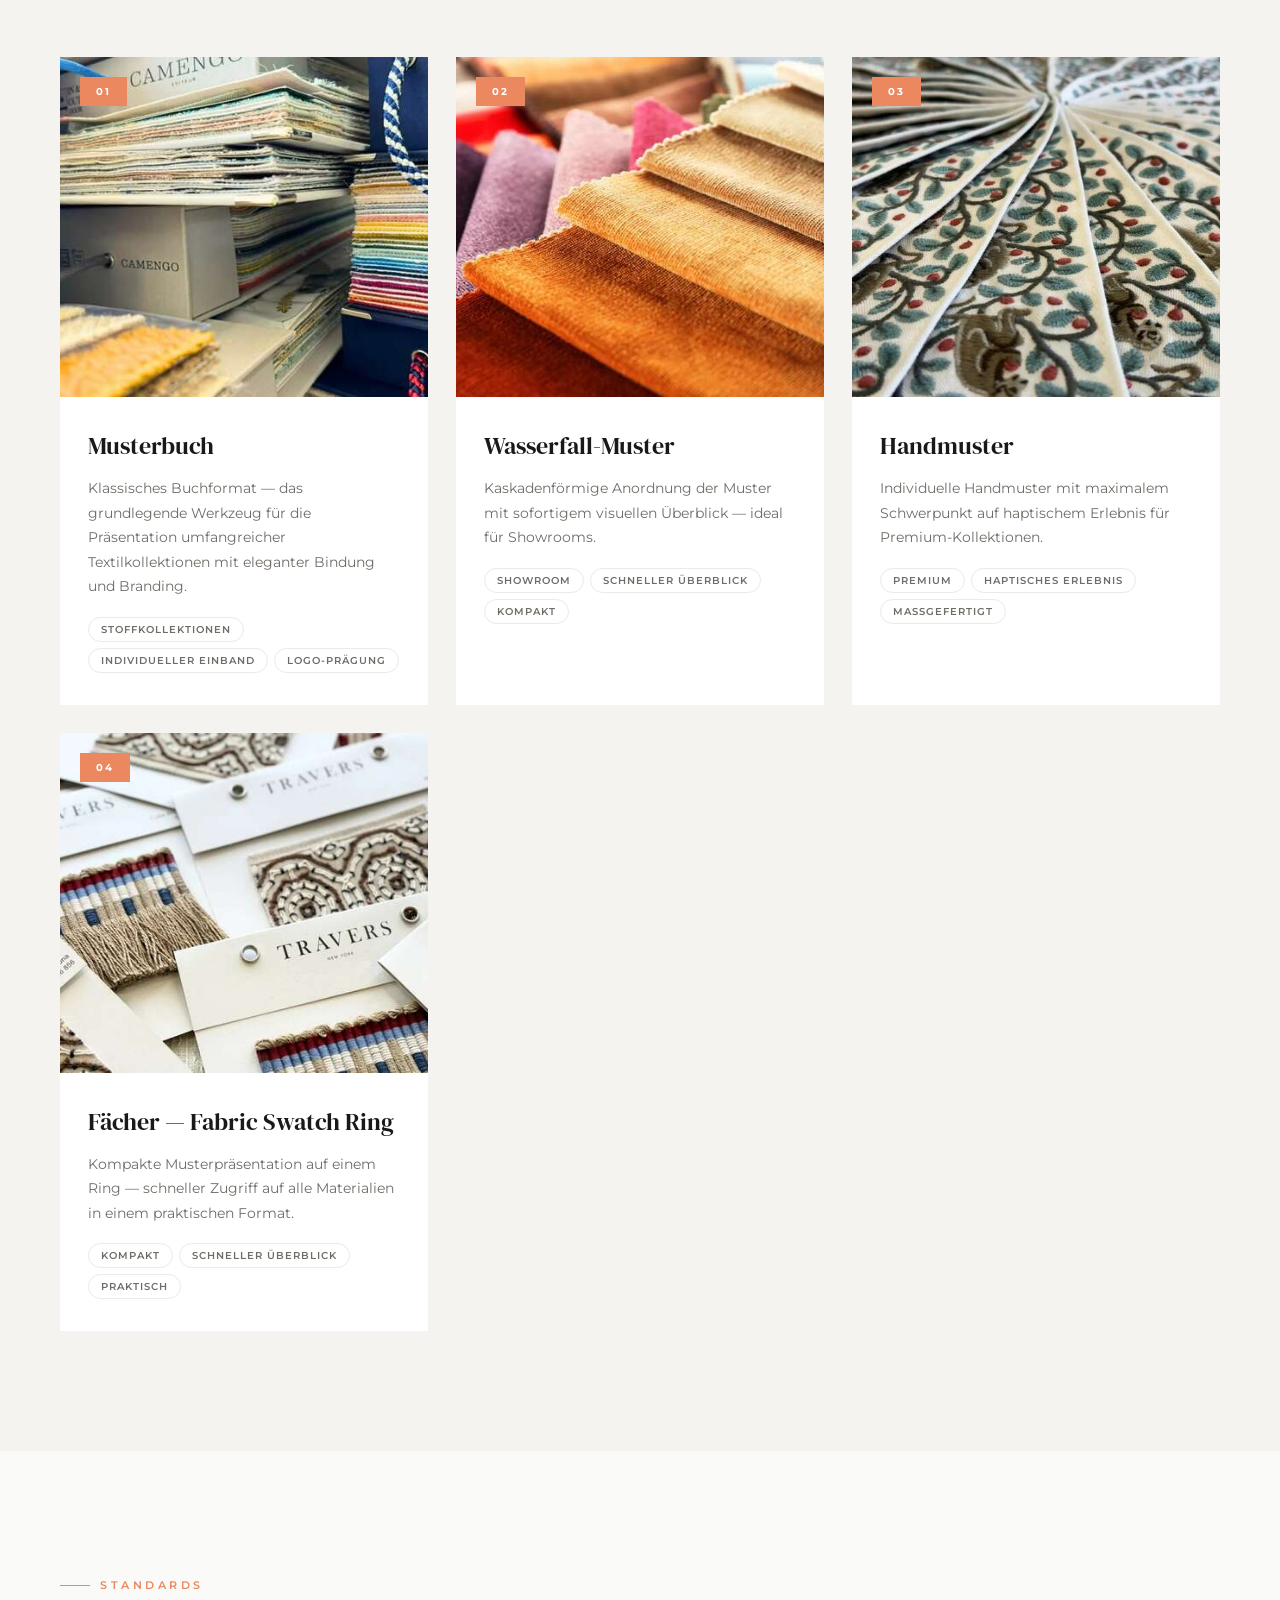
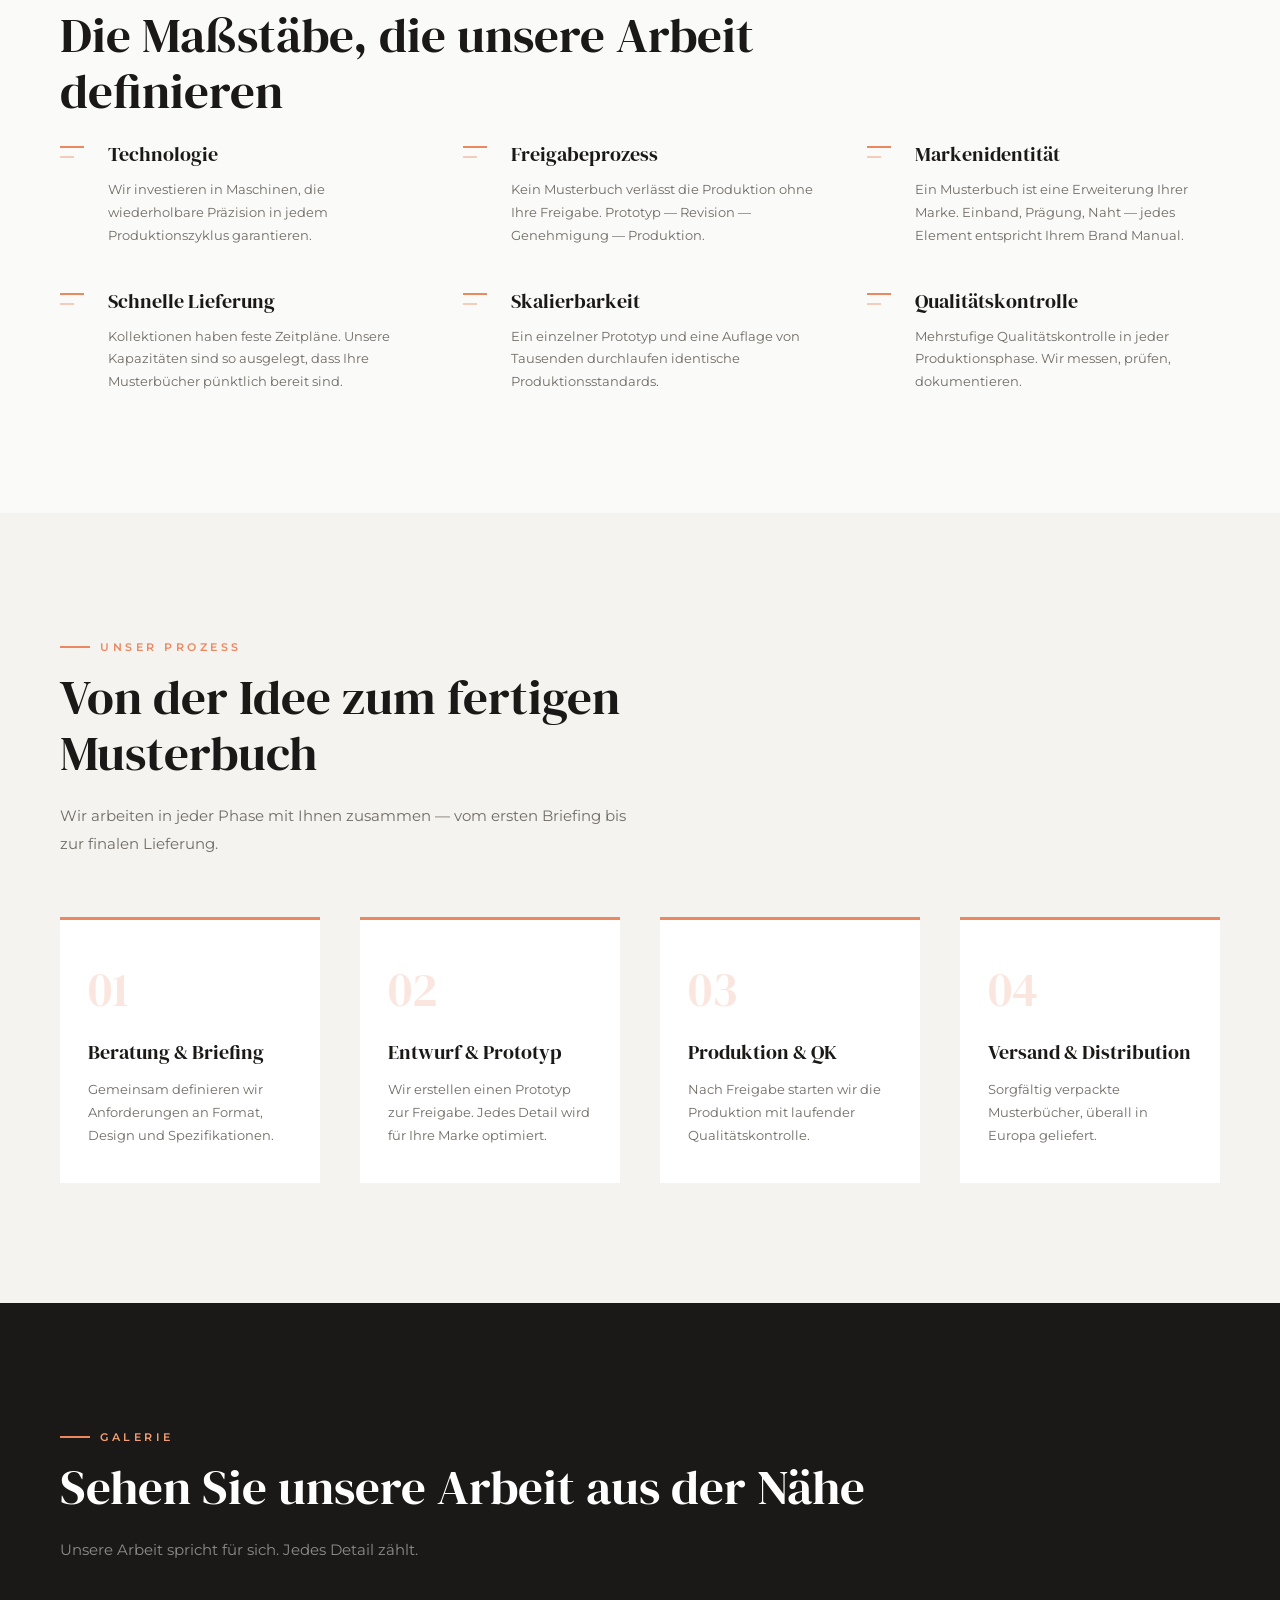
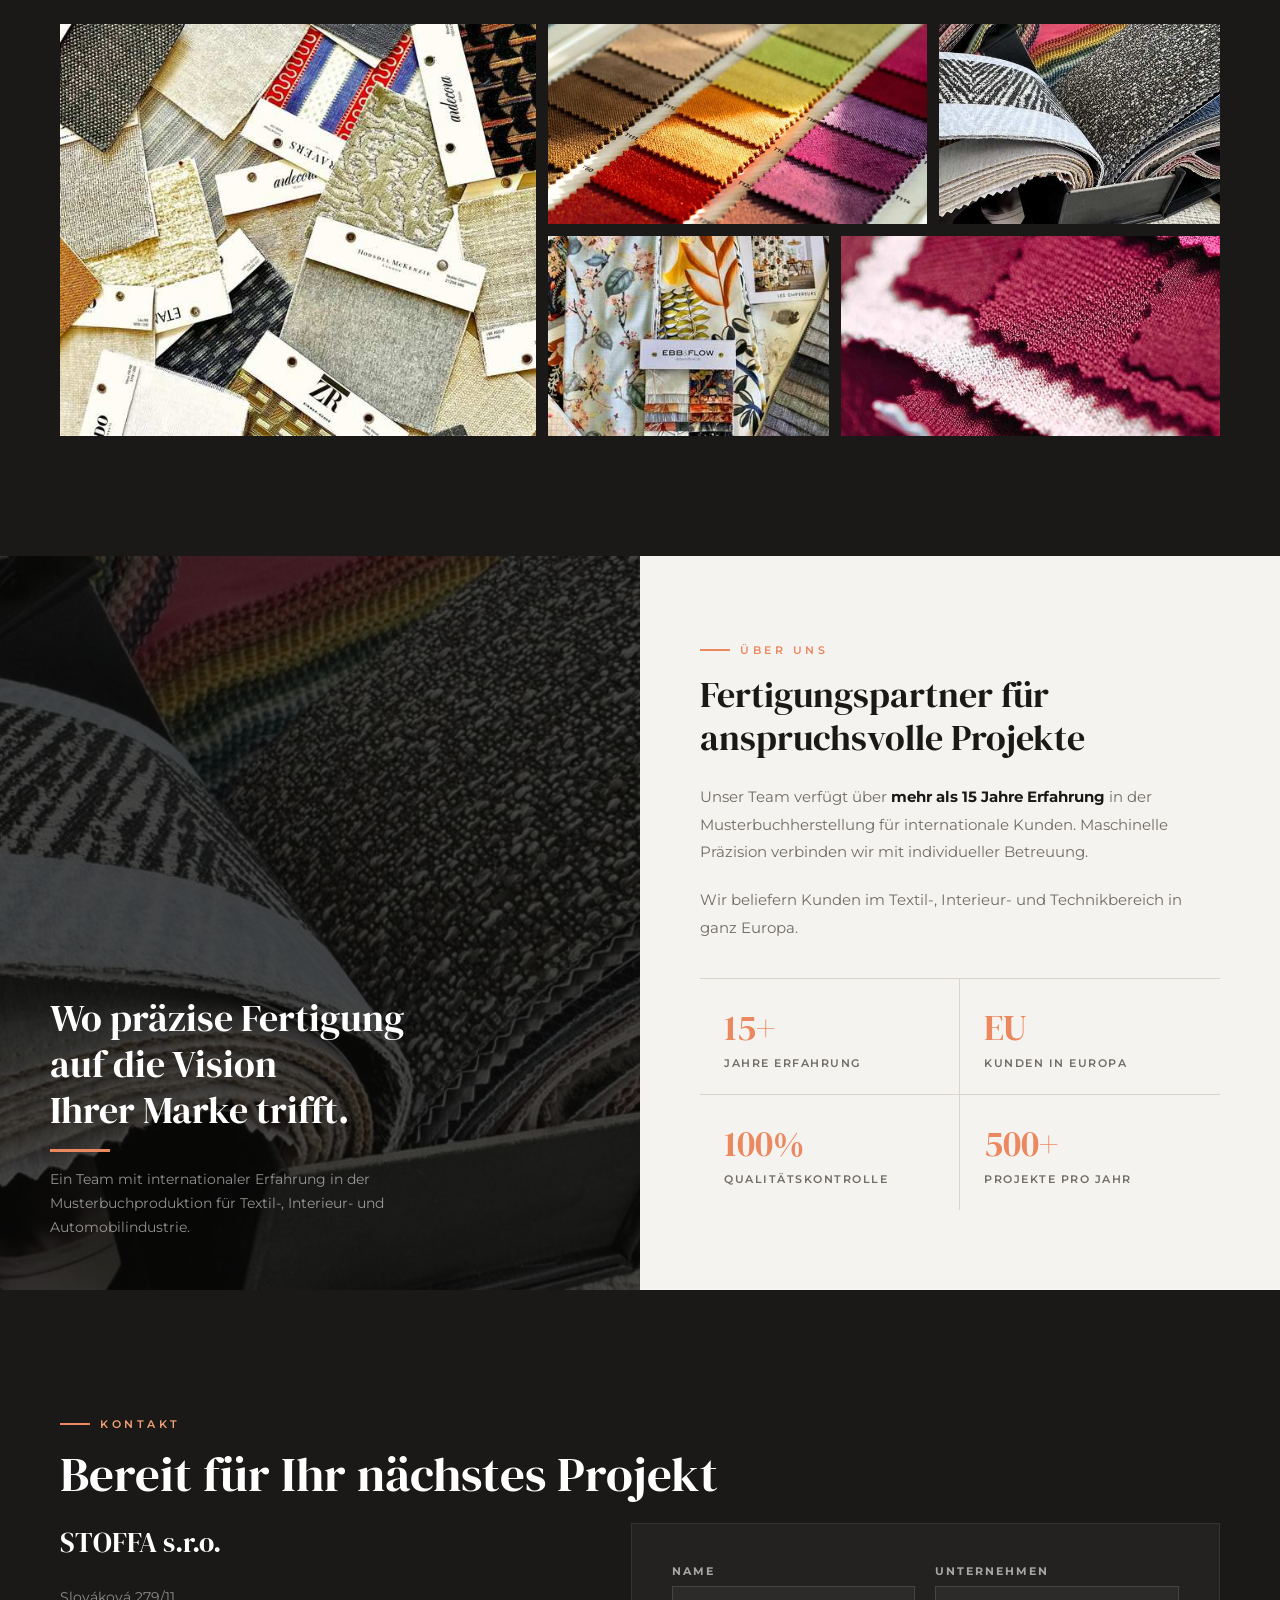
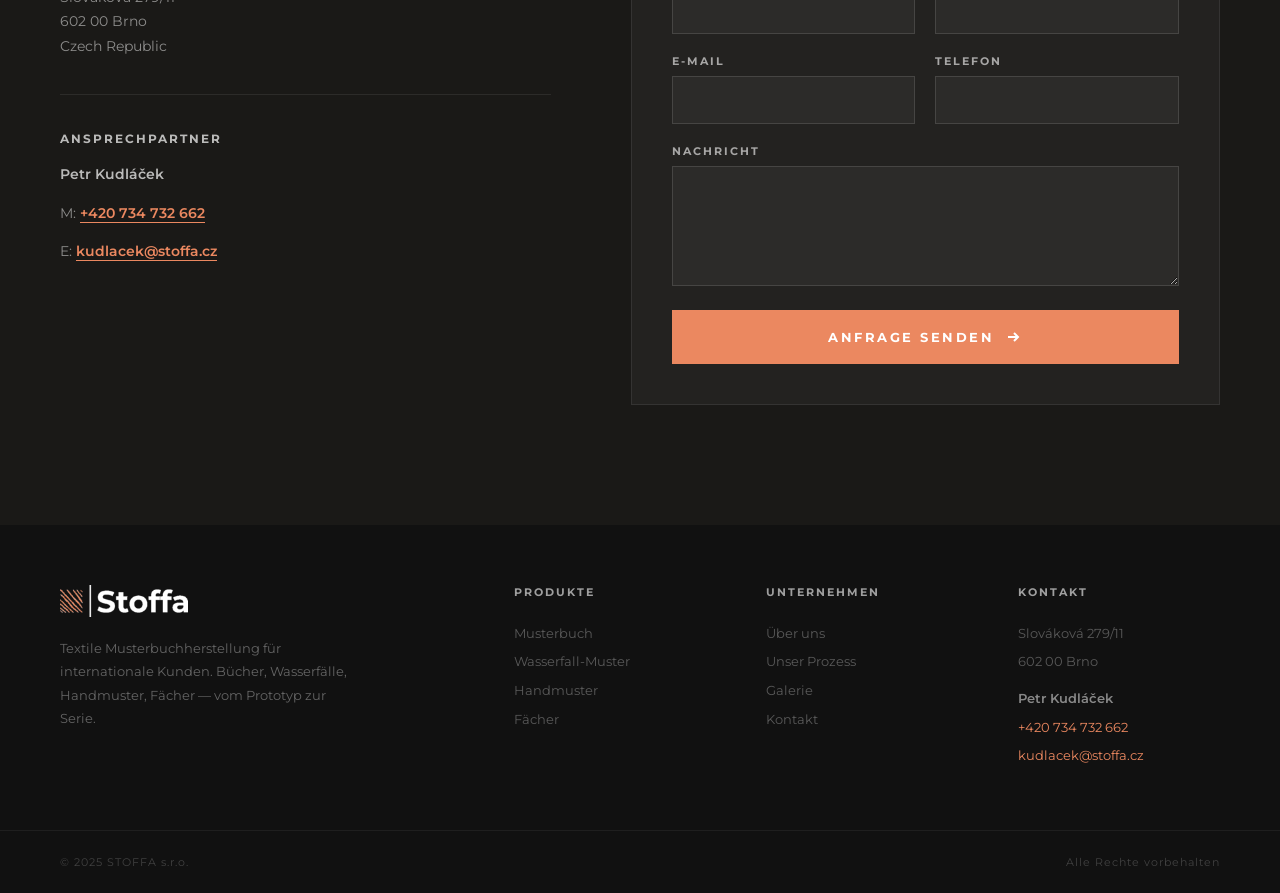
==== commit 2a4e040f: "Add files via upload" ====
--- a/index-de.html
+++ b/index-de.html
@@ -1,123 +1,89 @@
-<!DOCTYPE html>
-<html lang="de">
-<head>
-<meta charset="UTF-8">
-<meta name="viewport" content="width=device-width,initial-scale=1">
-<title>Professionelle Herstellung von Textilmusterbüchern — STOFFA s.r.o.</title>
-<meta name="description" content="STOFFA s.r.o. — Herstellung textiler Musterbücher für internationale Kunden. Bücher, Wasserfälle, Handmuster, Fächer. Präzise Verarbeitung, moderne Technologie, pünktliche Lieferung.">
-<meta name="keywords" content="Musterbücher, Textilmuster, Handmuster, Fabric Swatch Ring, Stoffmuster, STOFFA, Brno">
-<meta name="author" content="STOFFA s.r.o.">
-<meta name="robots" content="index, follow">
-<link rel="canonical" href="https://user00mv.github.io/stoffav2/index-de.html">
-<link rel="alternate" hreflang="cs" href="https://user00mv.github.io/stoffav2/index.html">
-<link rel="alternate" hreflang="en" href="https://user00mv.github.io/stoffav2/index-en.html">
-<link rel="alternate" hreflang="de" href="https://user00mv.github.io/stoffav2/index-de.html">
-<link rel="alternate" hreflang="x-default" href="https://user00mv.github.io/stoffav2/index.html">
-<meta property="og:type" content="website">
-<meta property="og:title" content="STOFFA s.r.o. — Professionelle Herstellung von Textilmusterbüchern">
-<meta property="og:description" content="Wir fertigen textile Musterbücher für Marken, die keine Kompromisse eingehen. Präzise Verarbeitung, moderne Technologie.">
-<meta property="og:url" content="https://user00mv.github.io/stoffav2/index-de.html">
-<meta property="og:image" content="https://user00mv.github.io/stoffav2/img/hero.jpg">
-<meta property="og:locale" content="de_DE">
-<meta property="og:site_name" content="STOFFA s.r.o.">
-<meta name="twitter:card" content="summary_large_image">
-<meta name="twitter:title" content="STOFFA s.r.o. — Professionelle Herstellung von Textilmusterbüchern">
-<meta name="twitter:description" content="Wir fertigen textile Musterbücher für Marken, die keine Kompromisse eingehen.">
-<meta name="twitter:image" content="https://user00mv.github.io/stoffav2/img/hero.jpg">
-<script type="application/ld+json">{"@context":"https://schema.org","@type":"Organization","name":"STOFFA s.r.o.","url":"https://user00mv.github.io/stoffav2/","logo":"https://user00mv.github.io/stoffav2/assets/logo-color.png","description":"Professionelle Herstellung von Textilmusterbüchern für internationale Kunden.","address":{"@type":"PostalAddress","streetAddress":"Slováková 279/11","addressLocality":"Brno","postalCode":"602 00","addressCountry":"CZ"},"contactPoint":{"@type":"ContactPoint","telephone":"+420734732662","contactType":"sales","email":"kudlacek@stoffa.cz","availableLanguage":["Czech","English","German"]}}</script>
-<link rel="preconnect" href="https://fonts.googleapis.com">
-<link href="https://fonts.googleapis.com/css2?family=Instrument+Serif:ital@0;1&family=Montserrat:wght@300;400;500;600;700&display=swap" rel="stylesheet">
-<style>
-*{margin:0;padding:0;box-sizing:border-box}
-:root{--o:#EB8860;--od:#D4702A;--ol:#F2A074;--dk:#1A1917;--tx:#4A4743;--txl:#706C67;--bg:#FAFAF8;--cr:#F5F3EF;--gy:#EDEAE5;--gy2:#D9D5CE;--hd:'Instrument Serif',Georgia,serif;--bd:'Montserrat',Helvetica,sans-serif}
+<!DOCTYPE html><html lang="de"><head><meta charset="UTF-8"><meta name="viewport" content="width=device-width,initial-scale=1"><title>Musterbücher auf dem Niveau Ihrer Marke — STOFFA s.r.o.</title><link rel="preconnect" href="https://fonts.googleapis.com"><link href="https://fonts.googleapis.com/css2?family=DM+Serif+Display:ital@0;1&family=Montserrat:wght@300;400;500;600;700&display=swap" rel="stylesheet"><style>*{margin:0;padding:0;box-sizing:border-box}
+:root{--o:#EB8860;--od:#D4702A;--ol:#F2A074;--dk:#1A1917;--tx:#4A4743;--txl:#706C67;--bg:#FAFAF8;--cr:#F5F3EF;--gy:#EDEAE5;--gy2:#D9D5CE;--hd:'DM Serif Display',Georgia,serif;--bd:'Montserrat',Helvetica,sans-serif}
 html{scroll-behavior:smooth;overflow-x:hidden}body{font-family:var(--bd);color:var(--tx);background:var(--bg);cursor:none;overflow-x:hidden;font-weight:400}a{color:inherit;text-decoration:none}img{max-width:100%;display:block}
 .cur{position:fixed;width:10px;height:10px;border-radius:50%;background:var(--o);pointer-events:none;z-index:10000;transition:transform .2s cubic-bezier(.16,1,.3,1),opacity .2s;mix-blend-mode:difference;transform:translate(-50%,-50%)}.cur-r{position:fixed;width:36px;height:36px;border-radius:50%;border:1.5px solid var(--o);pointer-events:none;z-index:9999;transition:transform .35s cubic-bezier(.16,1,.3,1),opacity .2s,width .3s,height .3s;mix-blend-mode:difference;transform:translate(-50%,-50%);opacity:.5}.cur.h{transform:translate(-50%,-50%) scale(0)}.cur-r.h{width:60px;height:60px;opacity:.3}@media(max-width:900px){.cur,.cur-r{display:none}body{cursor:auto}}
-nav{position:fixed;top:0;left:0;right:0;z-index:100;padding:22px 60px;display:flex;align-items:center;justify-content:space-between;transition:all .5s cubic-bezier(.16,1,.3,1)}nav.sc{background:rgba(250,250,248,.96);backdrop-filter:blur(16px);box-shadow:0 1px 30px rgba(0,0,0,.06);padding:14px 60px}.nl img{height:36px;transition:height .3s}nav.sc .nl img{height:30px}.nk{display:flex;gap:36px;align-items:center}.nk a{font-size:12px;font-weight:600;letter-spacing:2px;text-transform:uppercase;position:relative;padding:4px 0;color:var(--tx)}.nk a::after{content:'';position:absolute;bottom:-2px;left:0;width:0;height:1.5px;background:var(--o);transition:width .4s cubic-bezier(.16,1,.3,1)}.nk a:hover::after{width:100%}.nk a:hover{color:var(--dk)}.ls{display:flex;gap:4px;margin-left:24px;border-left:1px solid var(--gy2);padding-left:24px}.lb{font-size:11px;font-weight:700;letter-spacing:1px;padding:5px 12px;border:1.5px solid var(--gy2);border-radius:24px;cursor:pointer;transition:all .3s;background:transparent;font-family:var(--bd);color:var(--tx)}.lb.act{background:var(--o);color:#fff;border-color:var(--o)}.hb{display:none;flex-direction:column;gap:5px;cursor:pointer;z-index:101}.hb span{width:26px;height:2px;background:var(--dk);transition:all .3s}.mm{display:none;position:fixed;inset:0;background:var(--bg);z-index:99;flex-direction:column;align-items:center;justify-content:center;gap:28px}.mm.op{display:flex}.mm a{font-size:20px;font-family:var(--hd);font-weight:600}@media(max-width:900px){nav{padding:16px 20px}nav.sc{padding:12px 20px}.nk{display:none}.hb{display:flex}}
+nav{position:fixed;top:0;left:0;right:0;z-index:100;padding:22px 60px;display:flex;align-items:center;justify-content:space-between;transition:all .5s cubic-bezier(.16,1,.3,1)}nav.sc{background:rgba(250,250,248,.96);backdrop-filter:blur(16px);box-shadow:0 1px 30px rgba(0,0,0,.06);padding:14px 60px}.nl img{height:52px;transition:height .3s}nav.sc .nl img{height:42px}.nk{display:flex;gap:36px;align-items:center}.nk a{font-size:12px;font-weight:600;letter-spacing:2px;text-transform:uppercase;position:relative;padding:4px 0;color:var(--tx)}.nk a::after{content:'';position:absolute;bottom:-2px;left:0;width:0;height:1.5px;background:var(--o);transition:width .4s cubic-bezier(.16,1,.3,1)}.nk a:hover::after{width:100%}.nk a:hover{color:var(--dk)}.ls{display:flex;gap:10px;margin-left:24px;border-left:1px solid var(--gy2);padding-left:24px}.lb{font-size:11px;font-weight:700;letter-spacing:.5px;width:36px;height:36px;display:inline-flex;align-items:center;justify-content:center;border:1.5px solid var(--gy2);border-radius:50%;cursor:pointer;transition:all .3s;background:transparent;font-family:var(--bd);color:var(--tx);text-decoration:none}.lb.act{background:var(--o);color:#fff;border-color:var(--o)}.hb{display:none;flex-direction:column;gap:5px;cursor:pointer;z-index:101}.hb span{width:26px;height:2px;background:var(--dk);transition:all .3s}.mm{display:none;position:fixed;inset:0;background:var(--bg);z-index:99;flex-direction:column;align-items:center;justify-content:center;gap:28px}.mm.op{display:flex}.mm a{font-size:20px;font-family:var(--hd);font-weight:400}@media(max-width:900px){nav{padding:16px 20px}nav.sc{padding:12px 20px}.nk{display:none}.hb{display:flex}}
 .rv{opacity:0;transform:translateY(36px);transition:all .9s cubic-bezier(.16,1,.3,1)}.rv.vis{opacity:1;transform:translateY(0)}.d1{transition-delay:.1s}.d2{transition-delay:.2s}.d3{transition-delay:.3s}.d4{transition-delay:.4s}.d5{transition-delay:.5s}
-section{padding:120px 60px}@media(max-width:768px){section{padding:80px 20px}}.st{display:inline-flex;align-items:center;gap:10px;font-size:11px;letter-spacing:3.5px;text-transform:uppercase;font-weight:600;color:var(--o);margin-bottom:16px}.st::before{content:'';width:30px;height:1.5px;background:var(--o)}.sh{font-family:var(--hd);font-size:clamp(30px,3.8vw,52px);font-weight:700;color:var(--dk);margin-bottom:20px;line-height:1.15}.sd{font-size:15px;line-height:1.85;max-width:580px;margin-bottom:60px;color:var(--txl)}
+section{padding:120px 60px}@media(max-width:768px){section{padding:80px 20px}}.st{display:inline-flex;align-items:center;gap:10px;font-size:11px;letter-spacing:3.5px;text-transform:uppercase;font-weight:600;color:var(--o);margin-bottom:16px}.st::before{content:'';width:30px;height:1.5px;background:var(--o)}.sh{font-family:var(--hd);font-size:clamp(30px,3.8vw,52px);font-weight:400;color:var(--dk);margin-bottom:20px;line-height:1.15}.sd{font-size:15px;line-height:1.85;max-width:580px;margin-bottom:60px;color:var(--txl)}
 .bp{display:inline-flex;align-items:center;gap:10px;background:var(--o);color:#fff;padding:15px 32px;font-size:12px;font-weight:700;letter-spacing:2.5px;text-transform:uppercase;transition:all .4s cubic-bezier(.16,1,.3,1);border:2px solid var(--o);font-family:var(--bd);cursor:pointer}.bp:hover{background:var(--dk);border-color:var(--dk);transform:translateY(-2px)}.bp svg{transition:transform .3s}.bp:hover svg{transform:translateX(4px)}.bo{display:inline-flex;align-items:center;gap:10px;background:transparent;color:var(--dk);padding:15px 32px;font-size:12px;font-weight:700;letter-spacing:2.5px;text-transform:uppercase;transition:all .4s;border:2px solid var(--gy2);font-family:var(--bd);cursor:pointer}.bo:hover{border-color:var(--o);color:var(--o)}
-footer{background:#111;padding:0}.ft-main{display:grid;grid-template-columns:2fr 1fr 1fr 1fr;gap:50px;padding:60px;border-bottom:1px solid rgba(255,255,255,.06)}.ft-brand{display:flex;flex-direction:column;gap:20px;align-items:flex-start}.ft-brand img{height:32px;width:auto;object-fit:contain}.ft-brand p{font-size:13px;line-height:1.8;color:rgba(255,255,255,.35);max-width:300px}.ft-col h5{font-size:11px;font-weight:700;letter-spacing:2px;text-transform:uppercase;color:rgba(255,255,255,.6);margin-bottom:20px}.ft-col a,.ft-col p{display:block;font-size:13px;line-height:2.2;color:rgba(255,255,255,.3);transition:color .2s}.ft-col a:hover{color:var(--o)}.ft-bot{display:flex;justify-content:space-between;align-items:center;padding:24px 60px;font-size:11px;color:rgba(255,255,255,.2);letter-spacing:1px}@media(max-width:768px){.ft-main{grid-template-columns:1fr 1fr;gap:30px;padding:40px 24px}.ft-bot{flex-direction:column;gap:12px;text-align:center;padding:20px 24px}}
-.stt{position:fixed;bottom:32px;right:32px;width:44px;height:44px;background:var(--o);color:#fff;border:none;border-radius:50%;cursor:pointer;display:flex;align-items:center;justify-content:center;z-index:90;opacity:0;transform:translateY(20px);transition:all .3s;font-size:18px}.stt.sh{opacity:1;transform:translateY(0)}.stt:hover{background:var(--dk)}
-.hero{display:grid;grid-template-columns:1fr 1fr;position:relative;overflow:hidden}.hl{display:flex;flex-direction:column;justify-content:center;padding:100px 60px 40px}.htag{display:inline-flex;align-items:center;gap:10px;font-size:11px;letter-spacing:3.5px;text-transform:uppercase;font-weight:600;color:var(--o);margin-bottom:24px}.htag::before{content:'';width:40px;height:1.5px;background:var(--o)}.hero h1{font-family:var(--hd);font-size:clamp(36px,4.2vw,60px);font-weight:700;line-height:1.12;color:var(--dk);margin-bottom:20px}.hero h1 em{font-style:italic;color:var(--o)}.hdesc{font-size:15px;line-height:1.8;color:var(--txl);max-width:480px;margin-bottom:28px}.hcta{display:flex;gap:14px;flex-wrap:wrap}.hr{position:relative;overflow:hidden}.hr img{width:100%;height:100%;object-fit:cover;animation:hz 25s ease-in-out infinite alternate}.hr::after{content:'';position:absolute;inset:0;background:linear-gradient(to right,var(--bg) 0%,transparent 12%)}@keyframes hz{0%{transform:scale(1.04)}100%{transform:scale(1)}}
+.hero{display:grid;grid-template-columns:1fr 1fr;position:relative;overflow:hidden}.hl{display:flex;flex-direction:column;justify-content:center;padding:100px 60px 40px}.htag{display:inline-flex;align-items:center;gap:10px;font-size:11px;letter-spacing:3.5px;text-transform:uppercase;font-weight:600;color:var(--o);margin-bottom:24px}.htag::before{content:'';width:40px;height:1.5px;background:var(--o)}.hero h1{font-family:var(--hd);font-size:clamp(36px,4.2vw,60px);font-weight:400;line-height:1.12;color:var(--dk);margin-bottom:20px}.hero h1 em{font-style:italic;color:var(--o)}.hdesc{font-size:15px;line-height:1.8;color:var(--txl);max-width:480px;margin-bottom:28px}.hcta{display:flex;gap:14px;flex-wrap:wrap}.hr{position:relative;overflow:hidden}.hr img{width:100%;height:100%;object-fit:cover;animation:hz 25s ease-in-out infinite alternate}.hr::after{content:'';position:absolute;inset:0;background:linear-gradient(to right,var(--bg) 0%,transparent 12%)}@keyframes hz{0%{transform:scale(1.04)}100%{transform:scale(1)}}
 .hcar{width:100%;height:320px;margin-top:40px;position:relative;overflow:hidden;border:1px solid var(--gy);background:#fff;box-shadow:0 8px 36px rgba(0,0,0,.08)}.hcar-track{display:flex;flex-direction:column;animation:hslide 15s ease-in-out infinite}.hcar-item{min-height:320px;display:flex;align-items:center;gap:28px;padding:24px}.hcar-item img{width:180px;height:272px;object-fit:cover;border-radius:6px;flex-shrink:0}.hcar-info{display:flex;flex-direction:column;gap:10px;flex:1}.hcar-info span{font-size:20px;font-weight:700;letter-spacing:1.5px;text-transform:uppercase;color:var(--dk)}.hcar-info small{font-size:14px;color:var(--txl);line-height:1.7}.hcar-dots{position:absolute;bottom:10px;right:14px;display:flex;gap:5px}.hcar-dots i{width:8px;height:8px;border-radius:50%;background:var(--gy2);transition:all .3s}.hcar-dots i.ac{background:var(--o);width:24px;border-radius:4px}@keyframes hslide{0%,16%{transform:translateY(0)}20%,36%{transform:translateY(-320px)}40%,56%{transform:translateY(-640px)}60%,76%{transform:translateY(-960px)}80%,96%{transform:translateY(-1280px)}100%{transform:translateY(0)}}
 @media(max-width:900px){.hero{grid-template-columns:1fr}.hl{padding:90px 24px 30px}.hr{height:300px}.hr::after{background:linear-gradient(to top,var(--bg) 0%,transparent 20%)}.hcar{height:260px}.hcar-item{min-height:260px;padding:16px}.hcar-item img{width:120px;height:220px}}
-.mq{overflow:hidden;background:var(--o);padding:14px 0;white-space:nowrap}.mqt{display:flex;animation:m 35s linear infinite}.mqt span{font-family:var(--hd);font-size:16px;font-weight:500;color:#fff;padding:0 32px;flex-shrink:0}.mqt .dt{font-size:8px;opacity:.5}@keyframes m{0%{transform:translateX(0)}100%{transform:translateX(-50%)}}
-.products{background:var(--cr)}.pg{display:grid;grid-template-columns:repeat(auto-fill,minmax(300px,1fr));gap:28px}.pc{background:#fff;overflow:hidden;position:relative;transition:transform .5s cubic-bezier(.16,1,.3,1),box-shadow .5s;cursor:pointer}.pc:hover{transform:translateY(-6px);box-shadow:0 24px 60px rgba(0,0,0,.08)}.pci{height:340px;overflow:hidden;position:relative}.pci img{width:100%;height:100%;object-fit:cover;transition:transform .7s cubic-bezier(.16,1,.3,1)}.pc:hover .pci img{transform:scale(1.06)}.pci .pcb{position:absolute;top:20px;left:20px;background:var(--o);color:#fff;font-size:10px;font-weight:700;letter-spacing:2px;text-transform:uppercase;padding:8px 16px;z-index:2}.pci::before{content:"Detail anzeigen →";position:absolute;bottom:20px;left:20px;z-index:3;color:#fff;font-size:12px;font-weight:600;letter-spacing:1.5px;text-transform:uppercase;opacity:0;transition:opacity .3s}.pc:hover .pci::before{opacity:1}.pcbd{padding:32px 28px}.pcbd h3{font-family:var(--hd);font-size:24px;font-weight:700;color:var(--dk);margin-bottom:14px}.pcbd p{font-size:14px;line-height:1.75;color:var(--txl)}.pctg{display:flex;flex-wrap:wrap;gap:6px;margin-top:18px}.pctg span{font-size:10px;font-weight:600;letter-spacing:1px;text-transform:uppercase;padding:5px 12px;border:1px solid var(--gy);color:var(--txl);border-radius:20px}
-.fg2{display:grid;grid-template-columns:repeat(3,1fr);gap:40px 50px}@media(max-width:900px){.fg2{grid-template-columns:1fr 1fr}}@media(max-width:560px){.fg2{grid-template-columns:1fr}}.ft2{position:relative;padding-left:48px}.ft2::before{content:'';position:absolute;left:0;top:6px;width:24px;height:2px;background:var(--o)}.ft2::after{content:'';position:absolute;left:0;top:16px;width:14px;height:2px;background:var(--o);opacity:.4}.ft2 h4{font-family:var(--hd);font-size:20px;font-weight:600;color:var(--dk);margin-bottom:10px}.ft2 p{font-size:13px;line-height:1.75;color:var(--txl)}
-.process{background:var(--cr)}.prg{display:grid;grid-template-columns:repeat(4,1fr);gap:40px}@media(max-width:900px){.prg{grid-template-columns:1fr 1fr}}@media(max-width:560px){.prg{grid-template-columns:1fr}}.ps{padding:36px 28px;background:#fff;border-top:3px solid var(--o);transition:transform .3s,box-shadow .3s}.ps:hover{transform:translateY(-4px);box-shadow:0 16px 40px rgba(0,0,0,.06)}.psn{font-family:var(--hd);font-size:48px;font-weight:700;color:var(--o);opacity:.2;margin-bottom:16px}.ps h3{font-family:var(--hd);font-size:20px;font-weight:600;color:var(--dk);margin-bottom:12px}.ps p{font-size:13px;line-height:1.75;color:var(--txl)}
+.mq{overflow:hidden;background:var(--o);padding:14px 0;white-space:nowrap}.mqt{display:flex;animation:m 35s linear infinite}.mqt span{font-family:var(--hd);font-size:16px;font-weight:400;color:#fff;padding:0 32px;flex-shrink:0}.mqt .dt{font-size:8px;opacity:.5}@keyframes m{0%{transform:translateX(0)}100%{transform:translateX(-50%)}}
+.products{background:var(--cr)}.pg{display:grid;grid-template-columns:repeat(auto-fill,minmax(280px,1fr));gap:28px}.pc{background:#fff;overflow:hidden;position:relative;transition:transform .5s cubic-bezier(.16,1,.3,1),box-shadow .5s;cursor:pointer;color:inherit}.pc:hover{transform:translateY(-6px);box-shadow:0 24px 60px rgba(0,0,0,.08)}.pci{height:340px;overflow:hidden;position:relative}.pci img{width:100%;height:100%;object-fit:cover;transition:transform .7s cubic-bezier(.16,1,.3,1)}.pc:hover .pci img{transform:scale(1.06)}.pci .pcb{position:absolute;top:20px;left:20px;background:var(--o);color:#fff;font-size:10px;font-weight:700;letter-spacing:2px;text-transform:uppercase;padding:8px 16px;z-index:2}.pcbd{padding:32px 28px}.pcbd h3{font-family:var(--hd);font-size:24px;font-weight:400;color:var(--dk);margin-bottom:14px}.pcbd p{font-size:14px;line-height:1.75;color:var(--txl)}.pctg{display:flex;flex-wrap:wrap;gap:6px;margin-top:18px}.pctg span{font-size:10px;font-weight:600;letter-spacing:1px;text-transform:uppercase;padding:5px 12px;border:1px solid var(--gy);color:var(--txl);border-radius:20px}
+.fg2{display:grid;grid-template-columns:repeat(3,1fr);gap:40px 50px}@media(max-width:900px){.fg2{grid-template-columns:1fr 1fr}}@media(max-width:560px){.fg2{grid-template-columns:1fr}}.ft2{position:relative;padding-left:48px}.ft2::before{content:'';position:absolute;left:0;top:6px;width:24px;height:2px;background:var(--o)}.ft2::after{content:'';position:absolute;left:0;top:16px;width:14px;height:2px;background:var(--o);opacity:.4}.ft2 h4{font-family:var(--hd);font-size:20px;font-weight:400;color:var(--dk);margin-bottom:10px}.ft2 p{font-size:13px;line-height:1.75;color:var(--txl)}
+.process{background:var(--cr)}.prg{display:grid;grid-template-columns:repeat(4,1fr);gap:40px}@media(max-width:900px){.prg{grid-template-columns:1fr 1fr}}@media(max-width:560px){.prg{grid-template-columns:1fr}}.ps{padding:36px 28px;background:#fff;border-top:3px solid var(--o);transition:transform .3s,box-shadow .3s}.ps:hover{transform:translateY(-4px);box-shadow:0 16px 40px rgba(0,0,0,.06)}.psn{font-family:var(--hd);font-size:48px;font-weight:400;color:var(--o);opacity:.2;margin-bottom:16px}.ps h3{font-family:var(--hd);font-size:20px;font-weight:400;color:var(--dk);margin-bottom:12px}.ps p{font-size:13px;line-height:1.75;color:var(--txl)}
 .gallery{background:var(--dk);color:#fff}.gallery .st{color:var(--ol)}.gallery .sh{color:#fff}.gallery .sd{color:rgba(255,255,255,.5)}.gg{display:grid;grid-template-columns:repeat(12,1fr);grid-auto-rows:200px;gap:12px}.gi{overflow:hidden;position:relative}.gi img{width:100%;height:100%;object-fit:cover;transition:transform .7s cubic-bezier(.16,1,.3,1)}.gi:hover img{transform:scale(1.05)}.g1{grid-column:span 5;grid-row:span 2}.g2{grid-column:span 4}.g3{grid-column:span 3}.g4{grid-column:span 3}.g5{grid-column:span 4}@media(max-width:768px){.gg{grid-template-columns:1fr 1fr;grid-auto-rows:180px}.g1,.g2,.g3,.g4,.g5{grid-column:span 1;grid-row:span 1}.g1{grid-column:span 2}}
-.contact{background:var(--dk);color:#fff;position:relative;overflow:hidden}.contact .st{color:var(--ol)}.contact .sh{color:#fff}.contact .sd{color:rgba(255,255,255,.5)}.cg{display:grid;grid-template-columns:1fr 1.2fr;gap:80px;position:relative;z-index:2}.ci h3{font-family:var(--hd);font-size:28px;font-weight:600;color:#fff;margin-bottom:24px}.ci p{margin-bottom:14px;line-height:1.75;font-size:14px;color:rgba(255,255,255,.5)}.ci a{color:var(--o);font-weight:600;border-bottom:1px solid var(--o)}.cd{margin-top:36px;padding-top:36px;border-top:1px solid rgba(255,255,255,.08)}.cd h4{font-size:12px;font-weight:700;letter-spacing:2px;text-transform:uppercase;color:rgba(255,255,255,.7);margin-bottom:16px}.cf{background:rgba(255,255,255,.04);border:1px solid rgba(255,255,255,.08);padding:40px}.cf .fg{margin-bottom:20px}.cf .fg label{display:block;font-size:11px;letter-spacing:2px;text-transform:uppercase;font-weight:700;margin-bottom:8px;color:rgba(255,255,255,.6)}.cf .fg input,.cf .fg textarea,.cf .fg select{width:100%;padding:14px 18px;border:1px solid rgba(255,255,255,.12);background:rgba(255,255,255,.04);font-size:14px;font-family:var(--bd);transition:border .3s;outline:none;color:#fff}.cf .fg input:focus,.cf .fg textarea:focus,.cf .fg select:focus{border-color:var(--o)}.cf .fg textarea{height:120px;resize:vertical}.cf .fg select{appearance:none}.cf .fg select option{background:var(--dk)}.cf .fr{display:grid;grid-template-columns:1fr 1fr;gap:20px}.cf .sub{width:100%;background:var(--o);color:#fff;border:none;padding:18px;font-size:13px;font-weight:700;letter-spacing:2.5px;text-transform:uppercase;cursor:pointer;font-family:var(--bd);transition:all .3s;display:flex;align-items:center;justify-content:center;gap:10px;margin-top:8px}.cf .sub:hover{background:#fff;color:var(--dk)}@media(max-width:768px){.cg{grid-template-columns:1fr}.cf .fr{grid-template-columns:1fr}.cf{padding:28px}}
+.contact{background:var(--dk);color:#fff;position:relative;overflow:hidden}.contact .st{color:var(--ol)}.contact .sh{color:#fff}.contact .sd{color:rgba(255,255,255,.5)}.cg{display:grid;grid-template-columns:1fr 1.2fr;gap:80px;position:relative;z-index:2}.ci h3{font-family:var(--hd);font-size:28px;font-weight:400;color:#fff;margin-bottom:24px}.ci p{margin-bottom:14px;line-height:1.75;font-size:14px;color:rgba(255,255,255,.5)}.ci a{color:var(--o);font-weight:600;border-bottom:1px solid var(--o)}.cd{margin-top:36px;padding-top:36px;border-top:1px solid rgba(255,255,255,.08)}.cd h4{font-size:12px;font-weight:700;letter-spacing:2px;text-transform:uppercase;color:rgba(255,255,255,.7);margin-bottom:16px}.cf{background:rgba(255,255,255,.04);border:1px solid rgba(255,255,255,.08);padding:40px}.cf .fg{margin-bottom:20px}.cf .fg label{display:block;font-size:11px;letter-spacing:2px;text-transform:uppercase;font-weight:700;margin-bottom:8px;color:rgba(255,255,255,.6)}.cf .fg input,.cf .fg textarea{width:100%;padding:14px 18px;border:1px solid rgba(255,255,255,.12);background:rgba(255,255,255,.04);font-size:14px;font-family:var(--bd);transition:border .3s;outline:none;color:#fff}.cf .fg input:focus,.cf .fg textarea:focus{border-color:var(--o)}.cf .fg textarea{height:120px;resize:vertical}.cf .fr{display:grid;grid-template-columns:1fr 1fr;gap:20px}.cf .sub{width:100%;background:var(--o);color:#fff;border:none;padding:18px;font-size:13px;font-weight:700;letter-spacing:2.5px;text-transform:uppercase;cursor:pointer;font-family:var(--bd);transition:all .3s;display:flex;align-items:center;justify-content:center;gap:10px;margin-top:8px}.cf .sub:hover{background:#fff;color:var(--dk)}@media(max-width:768px){.cg{grid-template-columns:1fr}.cf .fr{grid-template-columns:1fr}.cf{padding:28px}}
 @media(max-width:900px){#about>div{grid-template-columns:1fr !important}#about>div>div:first-child{min-height:350px !important}}
-</style>
-</head>
-<body>
-<div class="cur" id="c"></div><div class="cur-r" id="cr"></div>
+footer{background:#111;padding:0}.ft-main{display:grid;grid-template-columns:2fr 1fr 1fr 1fr;gap:50px;padding:60px;border-bottom:1px solid rgba(255,255,255,.06)}.ft-brand{display:flex;flex-direction:column;gap:20px;align-items:flex-start}.ft-brand img{height:32px;width:auto;object-fit:contain;background:none!important}.ft-brand p{font-size:13px;line-height:1.8;color:rgba(255,255,255,.35);max-width:300px}.ft-col h5{font-size:11px;font-weight:700;letter-spacing:2px;text-transform:uppercase;color:rgba(255,255,255,.6);margin-bottom:20px}.ft-col a,.ft-col p{display:block;font-size:13px;line-height:2.2;color:rgba(255,255,255,.3);transition:color .2s}.ft-col a:hover{color:var(--o)}.ft-bot{display:flex;justify-content:space-between;align-items:center;padding:24px 60px;font-size:11px;color:rgba(255,255,255,.2);letter-spacing:1px}@media(max-width:768px){.ft-main{grid-template-columns:1fr 1fr;gap:30px;padding:40px 24px}.ft-bot{flex-direction:column;gap:12px;text-align:center;padding:20px 24px}}
+.stt{position:fixed;bottom:32px;right:32px;width:44px;height:44px;background:var(--o);color:#fff;border:none;border-radius:50%;cursor:pointer;display:flex;align-items:center;justify-content:center;z-index:90;opacity:0;transform:translateY(20px);transition:all .3s;font-size:18px}.stt.sh{opacity:1;transform:translateY(0)}.stt:hover{background:var(--dk)}
+.ck-overlay{position:fixed;inset:0;background:rgba(0,0,0,.5);z-index:300;display:none;align-items:flex-end;justify-content:center}.ck-overlay.show{display:flex}
+.ck-box{background:#fff;max-width:540px;width:100%;margin:0 0 40px;padding:36px;box-shadow:0 20px 60px rgba(0,0,0,.2);position:relative}
+.ck-box h3{font-family:var(--hd);font-size:22px;font-weight:400;color:var(--dk);margin-bottom:12px}
+.ck-box p{font-size:13px;line-height:1.7;color:var(--txl);margin-bottom:20px}
+.ck-box a{color:var(--o);text-decoration:underline}
+.ck-toggles{border-top:1px solid var(--gy);padding-top:16px;margin-bottom:24px}
+.ck-row{display:flex;align-items:center;justify-content:space-between;padding:10px 0;border-bottom:1px solid var(--gy)}
+.ck-row span{font-size:13px;font-weight:600;color:var(--dk)}
+.ck-row small{font-size:11px;color:var(--txl)}
+.ck-row label{position:relative;width:40px;height:22px;cursor:pointer}
+.ck-row input{opacity:0;width:0;height:0}
+.ck-slider{position:absolute;inset:0;background:var(--gy2);border-radius:22px;transition:.3s}
+.ck-slider::before{content:'';position:absolute;width:16px;height:16px;left:3px;bottom:3px;background:#fff;border-radius:50%;transition:.3s}
+.ck-row input:checked+.ck-slider{background:var(--o)}
+.ck-row input:checked+.ck-slider::before{transform:translateX(18px)}
+.ck-row input:disabled+.ck-slider{opacity:.6;cursor:not-allowed}
+.ck-btns{display:flex;gap:10px}
+.ck-btns button{flex:1;padding:14px;font-size:12px;font-weight:700;letter-spacing:1.5px;text-transform:uppercase;cursor:pointer;font-family:var(--bd);border:none;transition:all .3s}
+.ck-accept{background:var(--o);color:#fff}.ck-accept:hover{background:var(--dk)}
+.ck-save{background:var(--gy);color:var(--dk)}.ck-save:hover{background:var(--gy2)}
+@media(max-width:768px){.ck-box{margin:0;max-width:100%}.ck-btns{flex-direction:column}}
+.pp-hero{height:50vh;min-height:360px;position:relative;overflow:hidden}.pp-hero img{width:100%;height:100%;object-fit:cover}.pp-hero::after{content:'';position:absolute;inset:0;background:linear-gradient(transparent 30%,rgba(26,25,23,.75))}.pp-hero-text{position:absolute;bottom:50px;left:60px;color:#fff;z-index:2}.pp-hero-text .st{color:var(--ol)}.pp-hero-text h1{font-family:var(--hd);font-size:clamp(36px,5vw,56px);font-weight:400;margin-top:10px}
+.pp-body{max-width:900px;margin:0 auto;padding:80px 40px}.pp-body h2{font-family:var(--hd);font-size:30px;font-weight:400;color:var(--dk);margin-bottom:20px;margin-top:50px}.pp-body h2:first-child{margin-top:0}.pp-body p{font-size:15px;line-height:1.85;color:var(--txl);margin-bottom:16px}.pp-body p strong{color:var(--dk);font-weight:600}
+.pp-specs{display:grid;grid-template-columns:1fr 1fr;gap:20px;margin:40px 0}.pp-spec{padding:24px;background:var(--cr);border-left:3px solid var(--o)}.pp-spec h4{font-size:12px;font-weight:700;letter-spacing:1.5px;text-transform:uppercase;color:var(--dk);margin-bottom:6px}.pp-spec p{font-size:13px;color:var(--txl);margin:0}
+.pp-cta{display:flex;gap:16px;margin-top:50px;padding-top:40px;border-top:1px solid var(--gy)}.pp-nav{display:flex;justify-content:space-between;max-width:900px;margin:0 auto;padding:0 40px 80px}.pp-nav a{font-size:13px;font-weight:600;letter-spacing:1px;text-transform:uppercase;color:var(--txl);transition:color .3s}.pp-nav a:hover{color:var(--o)}
+@media(max-width:768px){.pp-hero-text{left:24px;bottom:30px}.pp-body{padding:50px 24px}.pp-specs{grid-template-columns:1fr}.pp-cta{flex-direction:column}.pp-nav{padding:0 24px 60px}}
+.proc-video{margin-top:60px;position:relative;overflow:hidden;border-radius:0}
+.proc-video video{width:100%;display:block}
+.proc-video-overlay{position:absolute;inset:0;background:linear-gradient(transparent 60%,rgba(26,25,23,.6));pointer-events:none}
+</style></head><body><div class="cur" id="c"></div><div class="cur-r" id="cr"></div>
 <nav id="nav"><a href="index-de.html" class="nl"><img src="img/logo.png" alt="Stoffa"></a><div class="nk"><a href="index-de.html#products">Produkte</a><a href="index-de.html#process">Prozess</a><a href="index-de.html#gallery">Galerie</a><a href="index-de.html#about">Über uns</a><a href="index-de.html#contact">Kontakt</a><div class="ls"><a href="index.html" class="lb">CZ</a><a href="index-en.html" class="lb">EN</a><a href="index-de.html" class="lb act">DE</a></div></div><div class="hb" onclick="toggleMenu()"><span></span><span></span><span></span></div></nav>
 <div class="mm" id="mm"><a href="index-de.html#products" onclick="toggleMenu()">Produkte</a><a href="index-de.html#process" onclick="toggleMenu()">Prozess</a><a href="index-de.html#gallery" onclick="toggleMenu()">Galerie</a><a href="index-de.html#about" onclick="toggleMenu()">Über uns</a><a href="index-de.html#contact" onclick="toggleMenu()">Kontakt</a></div>
-
-<section class="hero" id="hero"><div class="hl">
-<div class="htag">Stoffa s.r.o.</div>
-<img src="assets/logo-black.png" alt="STOFFA" style="height:90px;width:auto;margin-bottom:28px">
-<h1>Musterbücher auf dem Niveau <em>Ihrer Marke</em></h1>
-<p class="hdesc">Wir fertigen textile Musterbücher für Marken, die keine Kompromisse eingehen. Präzise Verarbeitung, moderne Technologie, Lieferung genau nach Ihrem Zeitplan.</p>
-<div class="hcta"><a href="#contact" class="bp">Unverbindliche Anfrage <svg width="18" height="18" fill="none" stroke="currentColor" stroke-width="2"><path d="M4 9h10M10 5l4 4-4 4"/></svg></a><a href="#products" class="bo">Unsere Produkte</a></div>
-<div class="hcar" id="hcar"><div class="hcar-track" id="hcarTrack">
-<div class="hcar-item"><img src="img/carousel-kniha.jpg" alt=""><div class="hcar-info"><span>Musterbuch</span><small>Klassisches Buchformat für umfangreiche Textilkollektionen</small></div></div>
-<div class="hcar-item"><img src="img/carousel-vodopad.jpg" alt=""><div class="hcar-info"><span>Wasserfall-Muster</span><small>Kaskadenübersicht der gesamten Kollektion auf einen Blick</small></div></div>
-<div class="hcar-item"><img src="img/carousel-handmuster.jpg" alt=""><div class="hcar-info"><span>Handmuster</span><small>Handmuster mit Fokus auf haptisches Erlebnis</small></div></div>
-<div class="hcar-item"><img src="img/carousel-karty.jpg" alt=""><div class="hcar-info"><span>Fächer</span><small>Fabric Swatch Ring — kompakte Musterpräsentation am Ring</small></div></div>
-<div class="hcar-item"><img src="img/carousel-serie.jpg" alt=""><div class="hcar-info"><span>Serienfertigung</span><small>Großvolumige Produktion mit garantierter einheitlicher Qualität</small></div></div>
-</div><div class="hcar-dots"><i class="ac"></i><i></i><i></i><i></i><i></i></div></div>
+<section class="hero" id="hero"><div class="hl"><div class="htag">Stoffa s.r.o.</div><h1>Musterbücher auf dem Niveau <em>Ihrer Marke</em></h1><p class="hdesc">Wir fertigen textile Musterbücher für Marken, die keine Kompromisse eingehen. Präzise Verarbeitung, moderne Technologie, Lieferung nach Ihrem Zeitplan.</p><div class="hcta"><a href="#contact" class="bp">Unverbindliche Anfrage <svg width="18" height="18" fill="none" stroke="currentColor" stroke-width="2"><path d="M4 9h10M10 5l4 4-4 4"/></svg></a><a href="#products" class="bo">Unsere Produkte</a></div>
+<div class="hcar" id="hcar"><div class="hcar-track" id="hcarTrack"><div class="hcar-item"><img src="img/carousel-kniha.jpg" alt=""><div class="hcar-info"><span>Musterbuch</span><small>Klassisches Buchformat für umfangreiche Textilkollektionen</small></div></div><div class="hcar-item"><img src="img/carousel-vodopad.jpg" alt=""><div class="hcar-info"><span>Wasserfall-Muster</span><small>Kaskadenübersicht der gesamten Kollektion auf einen Blick</small></div></div><div class="hcar-item"><img src="img/carousel-handmuster.jpg" alt=""><div class="hcar-info"><span>Handmuster</span><small>Handmuster mit Schwerpunkt auf haptischem Erlebnis</small></div></div><div class="hcar-item"><img src="img/carousel-karty.jpg" alt=""><div class="hcar-info"><span>Fächer</span><small>Fabric Swatch Ring — kompakte Präsentation auf einem Ring</small></div></div><div class="hcar-item"><img src="img/carousel-serie.jpg" alt=""><div class="hcar-info"><span>Musterserie</span><small>Großserienproduktion mit garantierter einheitlicher Qualität</small></div></div></div><div class="hcar-dots"><i class="ac"></i><i></i><i></i><i></i><i></i></div></div>
 </div><div class="hr"><img src="img/hero.jpg" alt="Stoffa"></div></section>
-
 <div class="mq"><div class="mqt"><span>Präzise Verarbeitung</span><span class="dt">✦</span><span>Moderne Technologie</span><span class="dt">✦</span><span>Qualitätsgarantie</span><span class="dt">✦</span><span>Schnelle Lieferung</span><span class="dt">✦</span><span>Markenpräsentation</span><span class="dt">✦</span><span>Freigabeprozess</span><span class="dt">✦</span><span>Vom Einzelstück zur Serie</span><span class="dt">✦</span><span>Präzise Verarbeitung</span><span class="dt">✦</span><span>Moderne Technologie</span><span class="dt">✦</span><span>Qualitätsgarantie</span><span class="dt">✦</span><span>Schnelle Lieferung</span><span class="dt">✦</span><span>Markenpräsentation</span><span class="dt">✦</span><span>Freigabeprozess</span><span class="dt">✦</span><span>Vom Einzelstück zur Serie</span><span class="dt">✦</span></div></div>
-
-<section class="products" id="products"><div class="rv" style="max-width:700px"><div class="st">Unsere Produkte</div><h2 class="sh">Komplettlösung für Ihre Kollektionspräsentation</h2><p class="sd">Jedes Projekt ist für uns einzigartig. Wir bieten ein breites Portfolio an Musterbuchformaten, die genau den Anforderungen Ihrer Marke entsprechen.</p></div>
-<div class="pg">
-<a href="kniha.html" class="pc rv" style="color:inherit"><div class="pci"><div class="pcb">01</div><img src="img/product-kniha.jpg" alt="Musterbuch"></div><div class="pcbd"><h3>Musterbuch</h3><p>Klassisches Buchformat — das grundlegende Werkzeug für die Präsentation umfangreicher Textilkollektionen mit eleganter Bindung und Branding.</p><div class="pctg"><span>Stoffkollektionen</span><span>Individueller Einband</span><span>Logoprägung</span></div></div></a>
-<a href="vodopad.html" class="pc rv d1" style="color:inherit"><div class="pci"><div class="pcb">02</div><img src="img/product-vodopad.jpg" alt="Wasserfall-Muster"></div><div class="pcbd"><h3>Wasserfall-Muster</h3><p>Kaskadenförmige Anordnung der Muster mit sofortigem visuellem Überblick über die gesamte Kollektion — ideal für Showrooms.</p><div class="pctg"><span>Showroom</span><span>Schneller Überblick</span><span>Kompakt</span></div></div></a>
-<a href="handmuster.html" class="pc rv d2" style="color:inherit"><div class="pci"><div class="pcb">03</div><img src="img/product-handmuster.jpg" alt="Handmuster"></div><div class="pcbd"><h3>Handmuster</h3><p>Individuelle Handmuster mit maximalem Fokus auf haptisches Erlebnis für Premium-Kollektionen.</p><div class="pctg"><span>Premium</span><span>Haptisches Erlebnis</span><span>Maßanfertigung</span></div></div></a>
-<a href="#" class="pc rv d3" style="color:inherit"><div class="pci"><div class="pcb">04</div><img src="img/product-karty.jpg" alt="Fächer"></div><div class="pcbd"><h3>Fächer — Fabric Swatch Ring</h3><p>Kompakte Musterpräsentation am Ring — schneller Zugriff auf alle Materialien in einem praktischen Format.</p><div class="pctg"><span>Kompakt</span><span>Schneller Überblick</span><span>Praktisch</span></div></div></a>
+<section class="products" id="products"><div class="rv" style="max-width:700px"><div class="st">Unsere Produkte</div><h2 class="sh">Komplettlösungen für die Präsentation Ihrer Kollektion</h2><p class="sd">Jedes Projekt ist für uns einzigartig. Wir bieten ein breites Portfolio an Musterbuchformaten, die genau zu Ihrer Marke passen.</p></div><div class="pg">
+<a href="kniha-de.html" class="pc rv"><div class="pci"><div class="pcb">01</div><img src="img/product-kniha.jpg" alt=""></div><div class="pcbd"><h3>Musterbuch</h3><p>Klassisches Buchformat — das grundlegende Werkzeug für die Präsentation umfangreicher Textilkollektionen mit eleganter Bindung und Branding.</p><div class="pctg"><span>Stoffkollektionen</span><span>Individueller Einband</span><span>Logo-Prägung</span></div></div></a>
+<a href="vodopad-de.html" class="pc rv d1"><div class="pci"><div class="pcb">02</div><img src="img/product-vodopad.jpg" alt=""></div><div class="pcbd"><h3>Wasserfall-Muster</h3><p>Kaskadenförmige Anordnung der Muster mit sofortigem visuellen Überblick — ideal für Showrooms.</p><div class="pctg"><span>Showroom</span><span>Schneller Überblick</span><span>Kompakt</span></div></div></a>
+<a href="handmuster-de.html" class="pc rv d2"><div class="pci"><div class="pcb">03</div><img src="img/product-handmuster.jpg" alt=""></div><div class="pcbd"><h3>Handmuster</h3><p>Individuelle Handmuster mit maximalem Schwerpunkt auf haptischem Erlebnis für Premium-Kollektionen.</p><div class="pctg"><span>Premium</span><span>Haptisches Erlebnis</span><span>Maßgefertigt</span></div></div></a>
+<a href="vejir-de.html" class="pc rv d3"><div class="pci"><div class="pcb">04</div><img src="img/product-karty.jpg" alt=""></div><div class="pcbd"><h3>Fächer — Fabric Swatch Ring</h3><p>Kompakte Musterpräsentation auf einem Ring — schneller Zugriff auf alle Materialien in einem praktischen Format.</p><div class="pctg"><span>Kompakt</span><span>Schneller Überblick</span><span>Praktisch</span></div></div></a>
 </div></section>
-
-<section id="features"><div class="rv" style="max-width:700px"><div class="st">Standards</div><h2 class="sh">Maßstäbe, die unsere Arbeit definieren</h2></div>
-<div class="fg2"><div class="ft2 rv"><h4>Technologie</h4><p>Wir investieren in Maschinenausstattung, die wiederholbare Präzision in jedem Produktionszyklus garantiert.</p></div><div class="ft2 rv d1"><h4>Freigabeprozess</h4><p>Kein Musterbuch verlässt die Produktion ohne Ihre Unterschrift. Prototyp — Revision — Freigabe — Produktion.</p></div><div class="ft2 rv d2"><h4>Markenidentität</h4><p>Das Musterbuch ist eine Erweiterung Ihrer Marke. Einband, Prägung, Nähte — jedes Element entspricht Ihrem Brand Manual.</p></div><div class="ft2 rv d3"><h4>Liefergeschwindigkeit</h4><p>Kollektionen haben feste Zeitpläne. Unsere Kapazitäten sind so dimensioniert, dass Musterbücher pünktlich bereit sind.</p></div><div class="ft2 rv d4"><h4>Skalierbarkeit</h4><p>Ein einzelner Prototyp und Serien in Tausenderauflage durchlaufen denselben Produktionsstandard.</p></div><div class="ft2 rv d5"><h4>Qualitätskontrolle</h4><p>Mehrstufige Kontrolle in jeder Produktionsphase. Wir messen, kontrollieren, dokumentieren.</p></div></div></section>
-
-<section class="process" id="process"><div class="rv" style="max-width:700px"><div class="st">Unser Prozess</div><h2 class="sh">Von der Idee zum fertigen Musterbuch</h2><p class="sd">Wir arbeiten mit Ihnen in jeder Phase zusammen — vom ersten Briefing bis zur finalen Auslieferung.</p></div>
-<div class="prg"><div class="ps rv"><div class="psn">01</div><h3>Beratung & Briefing</h3><p>Gemeinsam definieren wir Anforderungen an Format, Design und Spezifikationen des Musterbuchs.</p></div><div class="ps rv d1"><div class="psn">02</div><h3>Entwurf & Prototyp</h3><p>Wir erstellen einen Prototyp zur Freigabe. Jedes Detail stimmen wir auf Ihre Marke ab.</p></div><div class="ps rv d2"><div class="psn">03</div><h3>Produktion & Kontrolle</h3><p>Nach der Freigabe starten wir die Produktion mit laufender Qualitätskontrolle.</p></div><div class="ps rv d3"><div class="psn">04</div><h3>Versand & Distribution</h3><p>Sorgfältig verpackte Musterbücher liefern wir überall in Europa.</p></div></div>
-<div class="rv d2" style="margin-top:60px"><video src="assets/process-video.mp4" autoplay muted loop playsinline style="width:100%;max-height:480px;object-fit:cover;border-top:3px solid var(--o)"></video></div></section>
-
-<section class="gallery" id="gallery"><div class="rv"><div class="st">Galerie</div><h2 class="sh">Sehen Sie unsere Arbeit aus der Nähe</h2><p class="sd">Mehr als Worte sagen unsere Realisierungen. Jedes Detail zählt.</p></div>
-<div class="gg rv"><div class="gi g1"><img src="img/gallery-1.jpg" alt=""></div><div class="gi g2"><img src="img/gallery-2.jpg" alt=""></div><div class="gi g3"><img src="img/gallery-3.jpg" alt=""></div><div class="gi g4"><img src="img/gallery-4.jpg" alt=""></div><div class="gi g5"><img src="img/gallery-5.jpg" alt=""></div></div></section>
-
-<section id="about" style="padding:0;overflow:hidden"><div style="display:grid;grid-template-columns:1fr 1fr;min-height:560px">
-<div style="position:relative;overflow:hidden"><img src="img/about.jpg" alt="" style="width:100%;height:100%;object-fit:cover"><div style="position:absolute;inset:0;background:rgba(10,10,8,.75)"></div>
-<div style="position:absolute;bottom:50px;left:50px;right:50px;color:#fff"><div style="font-family:var(--hd);font-size:clamp(28px,3vw,40px);font-weight:700;line-height:1.2;margin-bottom:16px">Wo präzise Fertigung<br>auf die Vision<br>Ihrer Marke trifft.</div><div style="width:60px;height:3px;background:var(--o);margin-bottom:16px"></div><p style="font-size:14px;line-height:1.7;opacity:.55;max-width:400px">Ein Team mit internationaler Erfahrung in der Herstellung von Musterbüchern für die Textil-, Interieur- und Automobilindustrie.</p></div></div>
-<div style="padding:80px 60px;display:flex;flex-direction:column;justify-content:center;background:var(--cr)"><div class="rv"><div class="st">Über uns</div><h2 style="font-family:var(--hd);font-size:clamp(26px,2.8vw,38px);font-weight:700;color:var(--dk);margin-bottom:24px;line-height:1.2">Produktionspartner für anspruchsvolle Projekte</h2>
-<p style="font-size:15px;line-height:1.85;color:var(--txl);margin-bottom:20px">Unser Team verfügt über <strong style="color:var(--dk)">mehr als 15 Jahre Erfahrung</strong> in der Herstellung von Musterbüchern für internationale Kunden. Maschinelle Präzision verbinden wir mit individuellem Ansatz bei jedem Auftrag.</p>
-<p style="font-size:15px;line-height:1.85;color:var(--txl);margin-bottom:36px">Wir liefern für Kunden im Textil-, Interieur- und technischen Segment in ganz Europa.</p></div>
-<div style="display:grid;grid-template-columns:1fr 1fr;gap:0;border-top:1px solid var(--gy2)" class="rv d1">
-<div style="padding:24px 24px 24px 0;border-right:1px solid var(--gy2)"><div style="font-family:var(--hd);font-size:36px;font-weight:700;color:var(--o)">15+</div><div style="font-size:11px;font-weight:600;letter-spacing:1.5px;text-transform:uppercase;color:var(--txl);margin-top:4px">Jahre Erfahrung</div></div>
-<div style="padding:24px"><div style="font-family:var(--hd);font-size:36px;font-weight:700;color:var(--o)">EU</div><div style="font-size:11px;font-weight:600;letter-spacing:1.5px;text-transform:uppercase;color:var(--txl);margin-top:4px">Kunden in Europa</div></div>
-<div style="padding:24px 24px 24px 0;border-right:1px solid var(--gy2);border-top:1px solid var(--gy2)"><div style="font-family:var(--hd);font-size:36px;font-weight:700;color:var(--o)">100%</div><div style="font-size:11px;font-weight:600;letter-spacing:1.5px;text-transform:uppercase;color:var(--txl);margin-top:4px">Qualitätskontrolle</div></div>
-<div style="padding:24px;border-top:1px solid var(--gy2)"><div style="font-family:var(--hd);font-size:36px;font-weight:700;color:var(--o)">500+</div><div style="font-size:11px;font-weight:600;letter-spacing:1.5px;text-transform:uppercase;color:var(--txl);margin-top:4px">Realisierungen pro Jahr</div></div>
-</div></div></div></section>
-
-<section class="contact" id="contact"><div class="rv" style="max-width:700px"><div class="st">Kontakt</div><h2 class="sh">Bereit für Ihr nächstes Projekt</h2></div>
-<div class="cg"><div class="ci rv"><h3>STOFFA s.r.o.</h3><p>Slováková 279/11<br>602 00 Brno<br>Czech Republic</p><div class="cd" style="margin-top:28px;padding-top:28px"><h4>Ansprechpartner</h4><p style="color:#fff;font-weight:600;font-size:16px;margin-bottom:6px">Petr Kudláček</p><p>M: <a href="tel:+420734732662">+420 734 732 662</a></p><p>E: <a href="mailto:kudlacek@stoffa.cz">kudlacek@stoffa.cz</a></p></div></div>
-<div class="cf rv d1"><div class="fr"><div class="fg"><label>Name</label><input type="text"></div><div class="fg"><label>Firma</label><input type="text"></div></div><div class="fr"><div class="fg"><label>E-Mail</label><input type="email"></div><div class="fg"><label>Telefon</label><input type="tel"></div></div><div class="fg"><label>Nachricht</label><textarea></textarea></div><button class="sub">Anfrage senden <svg width="18" height="18" fill="none" stroke="currentColor" stroke-width="2"><path d="M4 9h10M10 5l4 4-4 4"/></svg></button></div></div></section>
-<button class="stt" id="stt" onclick="scrollTo({top:0,behavior:'smooth'})">↑</button>
-<footer><div class="ft-main"><div class="ft-brand"><img src="img/logo-light.png" alt="Stoffa"><p>Herstellung textiler Musterbücher für internationale Kunden. Bücher, Wasserfälle, Handmuster, Fächer — vom Prototyp zur Serie.</p></div><div class="ft-col"><h5>Produkte</h5><a href="kniha.html">Musterbuch</a><a href="vodopad.html">Wasserfall-Muster</a><a href="handmuster.html">Handmuster</a><a href="#">Fächer</a></div><div class="ft-col"><h5>Firma</h5><a href="index-de.html#about">Über uns</a><a href="index-de.html#process">Unser Prozess</a><a href="index-de.html#gallery">Galerie</a><a href="index-de.html#contact">Kontakt</a></div><div class="ft-col"><h5>Kontakt</h5><p>Slováková 279/11<br>602 00 Brno</p><p style="margin-top:12px"><strong style="color:rgba(255,255,255,.6)">Petr Kudláček</strong></p><a href="tel:+420734732662" style="color:var(--o)">+420 734 732 662</a><a href="mailto:kudlacek@stoffa.cz" style="color:var(--o)">kudlacek@stoffa.cz</a></div></div><div class="ft-bot"><span>© 2025 STOFFA s.r.o.</span><span>Alle Rechte vorbehalten</span></div></footer>
-<script>
-const c=document.getElementById('c'),cr=document.getElementById('cr');document.addEventListener('mousemove',e=>{c.style.left=cr.style.left=e.clientX+'px';c.style.top=cr.style.top=e.clientY+'px'});document.querySelectorAll('a,button,.pc,.gi,input,textarea,select').forEach(el=>{el.addEventListener('mouseenter',()=>{c.classList.add('h');cr.classList.add('h')});el.addEventListener('mouseleave',()=>{c.classList.remove('h');cr.classList.remove('h')})});
+<section id="features"><div class="rv" style="max-width:700px"><div class="st">Standards</div><h2 class="sh">Die Maßstäbe, die unsere Arbeit definieren</h2></div><div class="fg2"><div class="ft2 rv d0"><h4>Technologie</h4><p>Wir investieren in Maschinen, die wiederholbare Präzision in jedem Produktionszyklus garantieren.</p></div><div class="ft2 rv d1"><h4>Freigabeprozess</h4><p>Kein Musterbuch verlässt die Produktion ohne Ihre Freigabe. Prototyp — Revision — Genehmigung — Produktion.</p></div><div class="ft2 rv d2"><h4>Markenidentität</h4><p>Ein Musterbuch ist eine Erweiterung Ihrer Marke. Einband, Prägung, Naht — jedes Element entspricht Ihrem Brand Manual.</p></div><div class="ft2 rv d3"><h4>Schnelle Lieferung</h4><p>Kollektionen haben feste Zeitpläne. Unsere Kapazitäten sind so ausgelegt, dass Ihre Musterbücher pünktlich bereit sind.</p></div><div class="ft2 rv d4"><h4>Skalierbarkeit</h4><p>Ein einzelner Prototyp und eine Auflage von Tausenden durchlaufen identische Produktionsstandards.</p></div><div class="ft2 rv d5"><h4>Qualitätskontrolle</h4><p>Mehrstufige Qualitätskontrolle in jeder Produktionsphase. Wir messen, prüfen, dokumentieren.</p></div></div></section>
+<section class="process" id="process"><div class="rv" style="max-width:700px"><div class="st">Unser Prozess</div><h2 class="sh">Von der Idee zum fertigen Musterbuch</h2><p class="sd">Wir arbeiten in jeder Phase mit Ihnen zusammen — vom ersten Briefing bis zur finalen Lieferung.</p></div><div class="prg"><div class="ps rv d0"><div class="psn">01</div><h3>Beratung & Briefing</h3><p>Gemeinsam definieren wir Anforderungen an Format, Design und Spezifikationen.</p></div><div class="ps rv d1"><div class="psn">02</div><h3>Entwurf & Prototyp</h3><p>Wir erstellen einen Prototyp zur Freigabe. Jedes Detail wird für Ihre Marke optimiert.</p></div><div class="ps rv d2"><div class="psn">03</div><h3>Produktion & QK</h3><p>Nach Freigabe starten wir die Produktion mit laufender Qualitätskontrolle.</p></div><div class="ps rv d3"><div class="psn">04</div><h3>Versand & Distribution</h3><p>Sorgfältig verpackte Musterbücher, überall in Europa geliefert.</p></div></div></section>
+<section class="gallery" id="gallery"><div class="rv"><div class="st">Galerie</div><h2 class="sh">Sehen Sie unsere Arbeit aus der Nähe</h2><p class="sd">Unsere Arbeit spricht für sich. Jedes Detail zählt.</p></div><div class="gg rv"><div class="gi g1"><img src="img/gallery-1.jpg" alt=""></div><div class="gi g2"><img src="img/gallery-2.jpg" alt=""></div><div class="gi g3"><img src="img/gallery-3.jpg" alt=""></div><div class="gi g4"><img src="img/gallery-4.jpg" alt=""></div><div class="gi g5"><img src="img/gallery-5.jpg" alt=""></div></div></section>
+<section id="about" style="padding:0;overflow:hidden"><div style="display:grid;grid-template-columns:1fr 1fr;min-height:560px"><div style="position:relative;overflow:hidden"><img src="img/about.jpg" alt="" style="width:100%;height:100%;object-fit:cover"><div style="position:absolute;inset:0;background:rgba(10,10,8,.75)"></div><div style="position:absolute;bottom:50px;left:50px;right:50px;color:#fff"><div style="font-family:var(--hd);font-size:clamp(28px,3vw,40px);font-weight:400;line-height:1.2;margin-bottom:16px">Wo präzise Fertigung<br>auf die Vision<br>Ihrer Marke trifft.</div><div style="width:60px;height:3px;background:var(--o);margin-bottom:16px"></div><p style="font-size:14px;line-height:1.7;opacity:.55;max-width:400px">Ein Team mit internationaler Erfahrung in der Musterbuchproduktion für Textil-, Interieur- und Automobilindustrie.</p></div></div>
+<div style="padding:80px 60px;display:flex;flex-direction:column;justify-content:center;background:var(--cr)"><div class="rv"><div class="st">Über uns</div><h2 style="font-family:var(--hd);font-size:clamp(26px,2.8vw,38px);font-weight:400;color:var(--dk);margin-bottom:24px;line-height:1.2">Fertigungspartner für anspruchsvolle Projekte</h2><p style="font-size:15px;line-height:1.85;color:var(--txl);margin-bottom:20px">Unser Team verfügt über <strong style="color:var(--dk)">mehr als 15 Jahre Erfahrung</strong> in der Musterbuchherstellung für internationale Kunden. Maschinelle Präzision verbinden wir mit individueller Betreuung.</p><p style="font-size:15px;line-height:1.85;color:var(--txl);margin-bottom:36px">Wir beliefern Kunden im Textil-, Interieur- und Technikbereich in ganz Europa.</p></div>
+<div style="display:grid;grid-template-columns:1fr 1fr;gap:0;border-top:1px solid var(--gy2)" class="rv d1"><div style="padding:24px;border-right:1px solid var(--gy2)"><div style="font-family:var(--hd);font-size:36px;font-weight:400;color:var(--o)">15+</div><div style="font-size:11px;font-weight:600;letter-spacing:1.5px;text-transform:uppercase;color:var(--txl);margin-top:4px">Jahre Erfahrung</div></div><div style="padding:24px"><div style="font-family:var(--hd);font-size:36px;font-weight:400;color:var(--o)">EU</div><div style="font-size:11px;font-weight:600;letter-spacing:1.5px;text-transform:uppercase;color:var(--txl);margin-top:4px">Kunden in Europa</div></div><div style="padding:24px;border-right:1px solid var(--gy2);border-top:1px solid var(--gy2)"><div style="font-family:var(--hd);font-size:36px;font-weight:400;color:var(--o)">100%</div><div style="font-size:11px;font-weight:600;letter-spacing:1.5px;text-transform:uppercase;color:var(--txl);margin-top:4px">Qualitätskontrolle</div></div><div style="padding:24px;border-top:1px solid var(--gy2)"><div style="font-family:var(--hd);font-size:36px;font-weight:400;color:var(--o)">500+</div><div style="font-size:11px;font-weight:600;letter-spacing:1.5px;text-transform:uppercase;color:var(--txl);margin-top:4px">Projekte pro Jahr</div></div></div></div></div></section>
+<section class="contact" id="contact"><div class="rv" style="max-width:700px"><div class="st">Kontakt</div><h2 class="sh">Bereit für Ihr nächstes Projekt</h2></div><div class="cg"><div class="ci rv"><h3>STOFFA s.r.o.</h3><p>Slováková 279/11<br>602 00 Brno<br>Czech Republic</p><div class="cd"><h4>Ansprechpartner</h4><p style="color:rgba(255,255,255,.7);font-weight:600">Petr Kudláček</p><p>M: <a href="tel:+420734732662">+420 734 732 662</a></p><p>E: <a href="mailto:kudlacek@stoffa.cz">kudlacek@stoffa.cz</a></p></div></div>
+<div class="cf rv d1"><div class="fr"><div class="fg"><label>Name</label><input type="text"></div><div class="fg"><label>Unternehmen</label><input type="text"></div></div><div class="fr"><div class="fg"><label>E-Mail</label><input type="email"></div><div class="fg"><label>Telefon</label><input type="tel"></div></div><div class="fg"><label>Nachricht</label><textarea></textarea></div><button class="sub">Anfrage senden <svg width="18" height="18" fill="none" stroke="currentColor" stroke-width="2"><path d="M4 9h10M10 5l4 4-4 4"/></svg></button></div></div></section><button class="stt" id="stt" onclick="scrollTo({top:0,behavior:'smooth'})">↑</button><footer><div class="ft-main"><div class="ft-brand"><img src="img/logo-light.png" alt="Stoffa"><p>Textile Musterbuchherstellung für internationale Kunden. Bücher, Wasserfälle, Handmuster, Fächer — vom Prototyp zur Serie.</p></div><div class="ft-col"><h5>Produkte</h5><a href="kniha-de.html">Musterbuch</a><a href="vodopad-de.html">Wasserfall-Muster</a><a href="handmuster-de.html">Handmuster</a><a href="vejir-de.html">Fächer</a></div><div class="ft-col"><h5>Unternehmen</h5><a href="index-de.html#about">Über uns</a><a href="index-de.html#process">Unser Prozess</a><a href="index-de.html#gallery">Galerie</a><a href="index-de.html#contact">Kontakt</a></div><div class="ft-col"><h5>Kontakt</h5><p>Slováková 279/11<br>602 00 Brno</p><p style="color:rgba(255,255,255,.5);font-weight:600;margin-top:8px">Petr Kudláček</p><a href="tel:+420734732662" style="color:var(--o)">+420 734 732 662</a><a href="mailto:kudlacek@stoffa.cz" style="color:var(--o)">kudlacek@stoffa.cz</a></div></div><div class="ft-bot"><span>© 2025 STOFFA s.r.o.</span><span>Alle Rechte vorbehalten</span></div></footer><div class="ck-overlay" id="ck"><div class="ck-box">
+<h3>Datenschutz & Cookies</h3>
+<p>Wir verwenden Cookies, um Ihre Erfahrung zu verbessern, den Verkehr zu analysieren und Inhalte zu personalisieren.</p>
+<div class="ck-toggles">
+<div class="ck-row"><div><span>Notwendig</span><br><small>Immer aktiv</small></div><label><input type="checkbox" checked disabled><span class="ck-slider"></span></label></div>
+<div class="ck-row"><div><span>Analytisch</span><br><small>Google Analytics</small></div><label><input type="checkbox" id="ck-an" checked><span class="ck-slider"></span></label></div>
+<div class="ck-row"><div><span>Marketing</span><br><small>Retargeting, Werbung</small></div><label><input type="checkbox" id="ck-mk"><span class="ck-slider"></span></label></div>
+</div>
+<div class="ck-btns"><button class="ck-accept" onclick="acceptAll()">Alle akzeptieren</button><button class="ck-save" onclick="saveCk()">Auswahl speichern</button></div>
+</div></div><script>
+const c=document.getElementById('c'),cr=document.getElementById('cr');document.addEventListener('mousemove',e=>{c.style.left=cr.style.left=e.clientX+'px';c.style.top=cr.style.top=e.clientY+'px'});document.querySelectorAll('a,button,.pc,.gi,input,textarea').forEach(el=>{el.addEventListener('mouseenter',()=>{c.classList.add('h');cr.classList.add('h')});el.addEventListener('mouseleave',()=>{c.classList.remove('h');cr.classList.remove('h')})});
 window.addEventListener('scroll',()=>{document.getElementById('nav').classList.toggle('sc',scrollY>60);const s=document.getElementById('stt');if(s)s.classList.toggle('sh',scrollY>600)});
 function toggleMenu(){document.getElementById('mm').classList.toggle('op')}
 const obs=new IntersectionObserver(e=>{e.forEach(i=>{if(i.isIntersecting)i.target.classList.add('vis')})},{threshold:.12});document.querySelectorAll('.rv').forEach(el=>obs.observe(el));
-let lang='de';
-</script>
-<script>
-const track=document.getElementById('hcarTrack'),dots=document.querySelectorAll('.hcar-dots i');
-if(track&&dots.length){setInterval(()=>{const m=getComputedStyle(track).transform;if(m&&m!=='none'){const ty=parseFloat(m.split(',')[5])||0;const idx=Math.round(Math.abs(ty)/320)%5;dots.forEach((d,i)=>d.classList.toggle('ac',i===idx))}},200)}
-</script>
-</body>
-</html>+// GDPR Cookies
+const ckEl=document.getElementById('ck');
+if(ckEl&&!localStorage.getItem('ck_consent')){setTimeout(()=>ckEl.classList.add('show'),1200)}
+function acceptAll(){const an=document.getElementById('ck-an');const mk=document.getElementById('ck-mk');if(an)an.checked=true;if(mk)mk.checked=true;saveCk()}
+function saveCk(){const an=document.getElementById('ck-an');const mk=document.getElementById('ck-mk');const consent={necessary:true,analytics:an?an.checked:false,marketing:mk?mk.checked:false,timestamp:new Date().toISOString()};localStorage.setItem('ck_consent',JSON.stringify(consent));document.getElementById('ck').classList.remove('show')}
+</script><script>const track=document.getElementById('hcarTrack'),dots=document.querySelectorAll('.hcar-dots i');if(track&&dots.length){setInterval(()=>{const m=getComputedStyle(track).transform;if(m&&m!=='none'){const ty=parseFloat(m.split(',')[5])||0;const idx=Math.round(Math.abs(ty)/320)%5;dots.forEach((d,i)=>d.classList.toggle('ac',i===idx))}},200)}</script></body></html>
